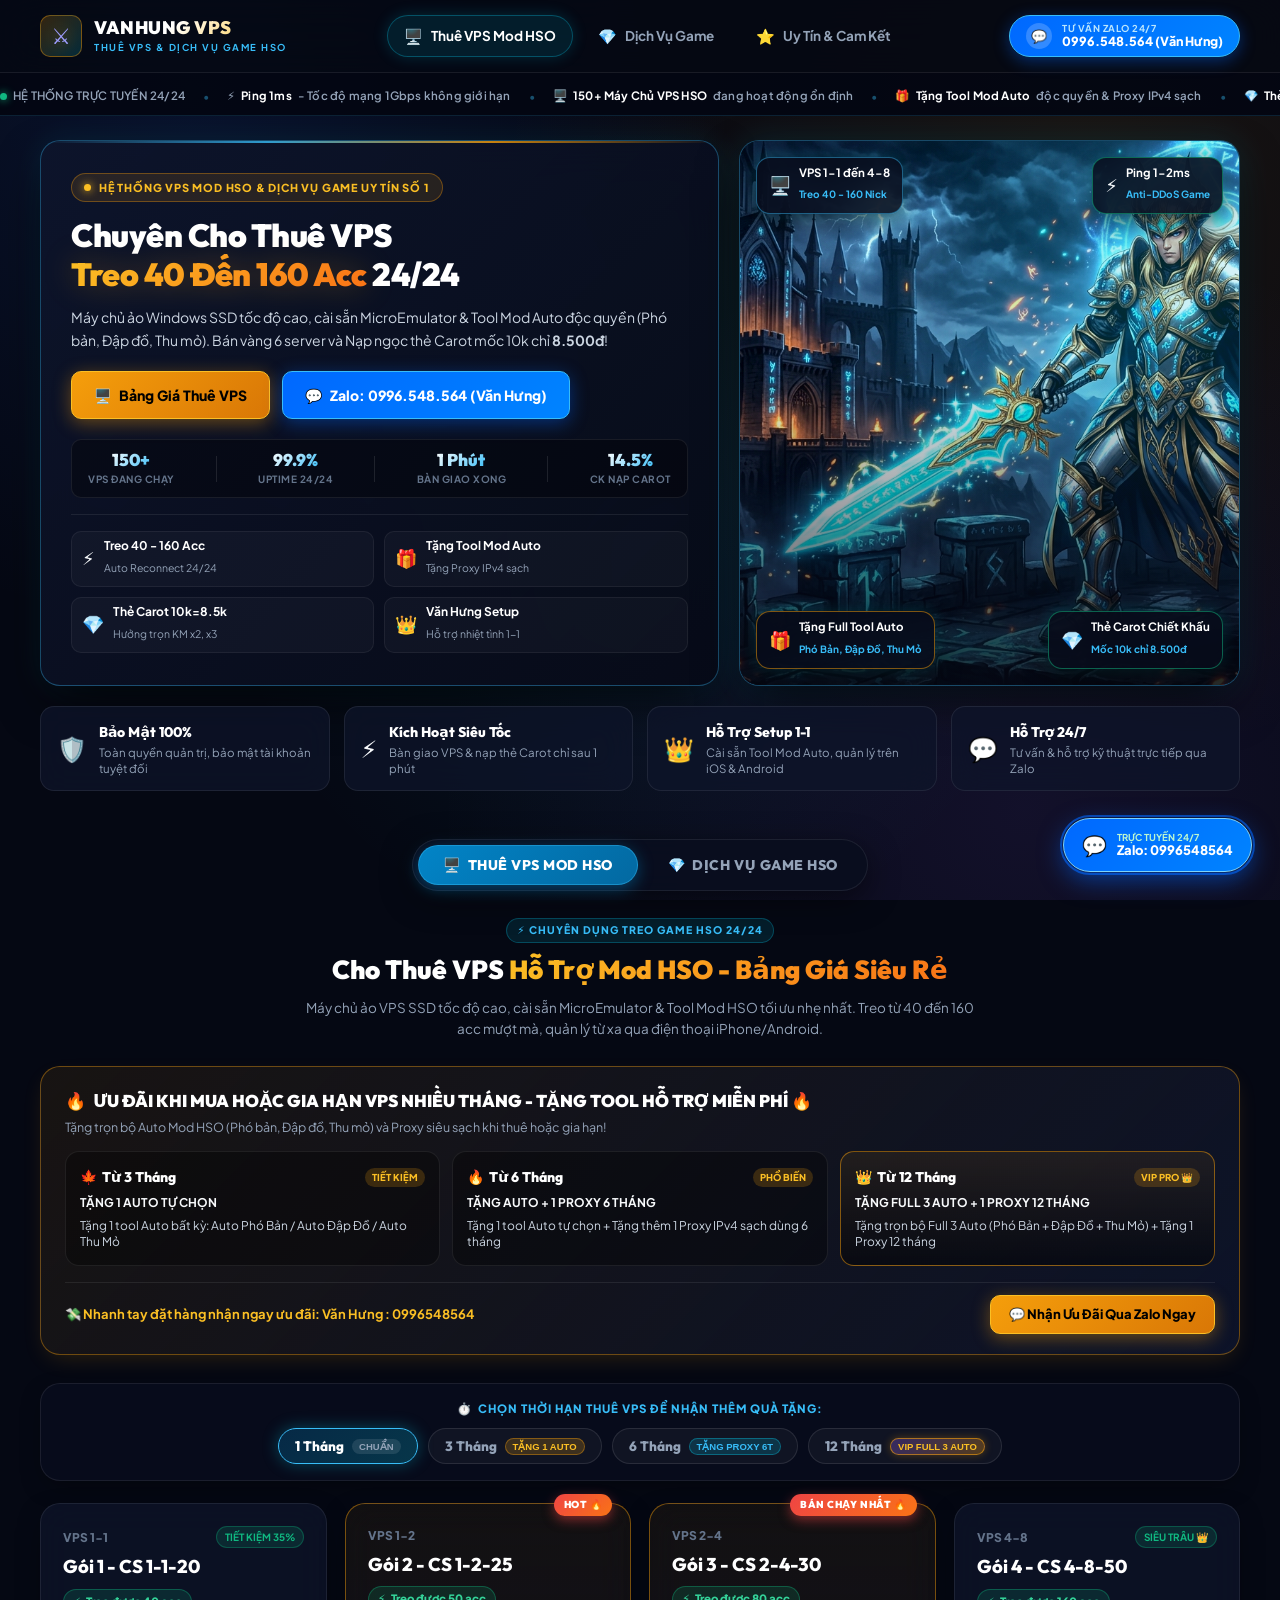
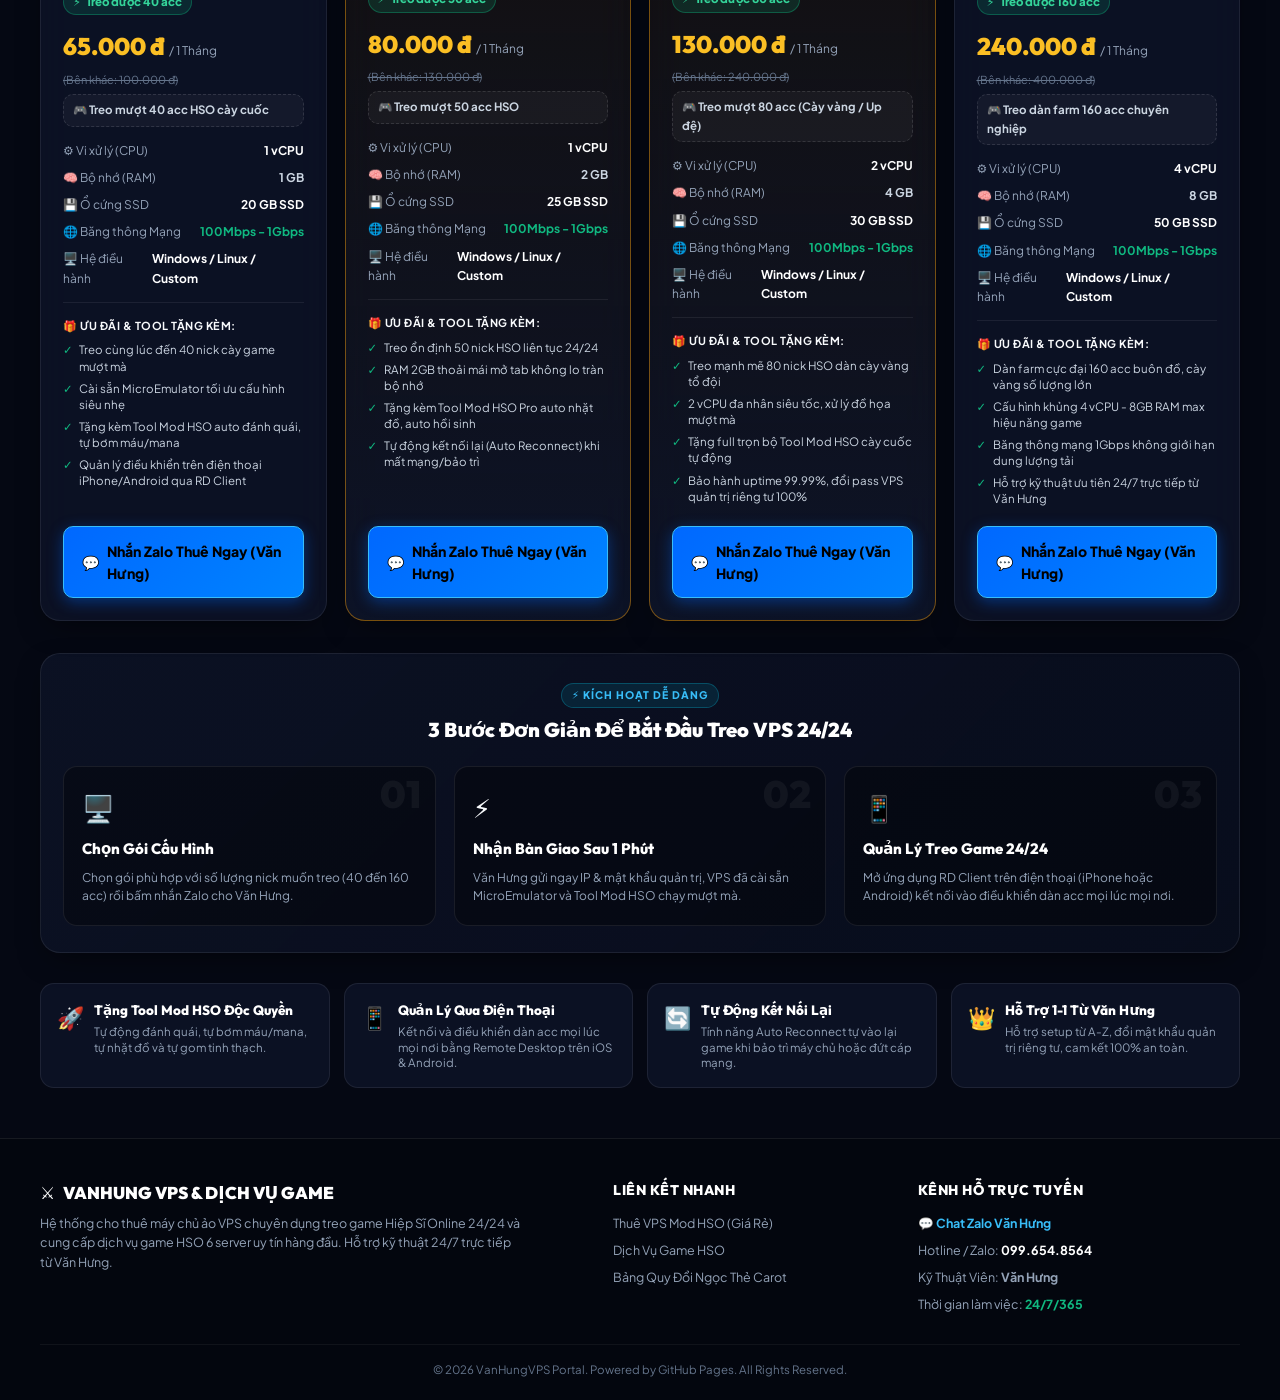
==== index.html @ c8728339 "feat: Initial release of VanHungVPS gaming and cloud portal" ====
<!DOCTYPE html>
<html lang="vi">
<head>
  <meta charset="UTF-8">
  <meta name="viewport" content="width=device-width, initial-scale=1.0, maximum-scale=5.0">
  <title>VanHungVPS - Thuê VPS Treo Game & Dịch Vụ Hiệp Sĩ Online 6 Server</title>
  <meta name="description" content="VanHungVPS - Dịch vụ cho thuê máy chủ ảo VPS Windows hỗ trợ tool mod treo 40 - 160 acc Hiệp Sĩ Online 24/24. Cung cấp vàng 6 server, nạp ngọc thẻ Carot chiết khấu cao 14.5% và up đệ tử uy tín!">
  <meta name="keywords" content="vanhungvps, vps van hung, hiệp sĩ online, hso, thuê vps hso, vps treo hso, tool mod hso, nạp thẻ carot hso, mua vàng hso">
  
  <!-- Open Graph Meta -->
  <meta property="og:title" content="VanHungVPS - Thuê VPS Mod HSO & Dịch Vụ Game Hiệp Sĩ Online Uy Tín">
  <meta property="og:description" content="VanHungVPS chuyên cung cấp VPS Windows treo 40 đến 160 acc HSO, tặng Tool Mod Auto độc quyền và nạp ngọc thẻ Carot chiết khấu cao 14.5%.">
  <meta property="og:image" content="assets/hero_banner.jpg">
  <meta property="og:type" content="website">

  <!-- Google Fonts: Outfit & Plus Jakarta Sans -->
  <link rel="preconnect" href="https://fonts.googleapis.com">
  <link rel="preconnect" href="https://fonts.gstatic.com" crossorigin>
  <link href="https://fonts.googleapis.com/css2?family=Outfit:wght@400;500;600;700;800;900&family=Plus+Jakarta+Sans:wght@400;500;600;700;800&display=swap" rel="stylesheet">

  <!-- Stylesheets -->
  <link rel="stylesheet" href="style.css">
  <link rel="icon" href="data:image/svg+xml,<svg xmlns=%22http://www.w3.org/2000/svg%22 viewBox=%220%22%20%220%20100%20100%22><text y=%22.9em%22 font-size=%2290%22>⚔️</text></svg>">
</head>
<body>

  <!-- NAVBAR -->
  <header class="navbar" id="topNavbar">
    <div class="container nav-container">
      <a href="index.html" class="brand-logo" id="brandLogoLink">
        <div class="logo-icon-wrap">
          <span class="logo-icon">⚔️</span>
          <div class="logo-glow"></div>
        </div>
        <div class="brand-text">
          <h1 id="brandTitle">VANHUNG VPS</h1>
          <p id="brandSubtitle">THUÊ VPS & DỊCH VỤ GAME HSO</p>
        </div>
      </a>

      <ul class="nav-menu" id="navMenuList">
        <li class="nav-item">
          <a href="javascript:void(0)" onclick="switchTab('tabVps')" class="active" id="navVpsBtn">
            <span class="nav-ico">🖥️</span> Thuê VPS Mod HSO
          </a>
        </li>
        <li class="nav-item">
          <a href="javascript:void(0)" onclick="switchTab('tabDichVu')" id="navDichVuBtn">
            <span class="nav-ico">💎</span> Dịch Vụ Game
          </a>
        </li>
        <li class="nav-item">
          <a href="#trustSection" id="navAboutBtn">
            <span class="nav-ico">⭐</span> Uy Tín & Cam Kết
          </a>
        </li>
      </ul>

      <div class="nav-actions">
        <a href="https://zalo.me/0996548564" target="_blank" class="btn-zalo-top" id="navZaloBtn">
          <div class="zalo-ico-circle">💬</div>
          <div class="zalo-top-text">
            <span class="zalo-top-title">Tư Vấn Zalo 24/7</span>
            <span class="zalo-top-num">0996.548.564 (Văn Hưng)</span>
          </div>
        </a>
      </div>
    </div>
  </header>

  <!-- CYBER LIVE TICKER BAR (TRẠNG THÁI HỆ THỐNG THỜI GIAN THỰC) -->
  <div class="cyber-ticker-bar" id="liveTicker">
    <div class="ticker-content-track">
      <div class="ticker-item"><span class="ticker-live-dot"></span> HỆ THỐNG TRỰC TUYẾN 24/24</div>
      <div class="ticker-separator">•</div>
      <div class="ticker-item">⚡ <strong>Ping 1ms</strong> - Tốc độ mạng 1Gbps không giới hạn</div>
      <div class="ticker-separator">•</div>
      <div class="ticker-item">🖥️ <strong>150+ Máy Chủ VPS HSO</strong> đang hoạt động ổn định</div>
      <div class="ticker-separator">•</div>
      <div class="ticker-item">🎁 <strong>Tặng Tool Mod Auto</strong> độc quyền & Proxy IPv4 sạch</div>
      <div class="ticker-separator">•</div>
      <div class="ticker-item">💎 <strong>Thẻ Carot 10k = 8.500đ</strong> - Chiết khấu 14.5% nhận đủ KM x2, x3</div>
      <div class="ticker-separator">•</div>
      <div class="ticker-item">👑 Hỗ trợ kỹ thuật trực tiếp 1-1 từ <strong>Văn Hưng (0996.548.564)</strong></div>
      <div class="ticker-separator">•</div>
      <!-- Duplicate for seamless infinite loop -->
      <div class="ticker-item"><span class="ticker-live-dot"></span> HỆ THỐNG TRỰC TUYẾN 24/24</div>
      <div class="ticker-separator">•</div>
      <div class="ticker-item">⚡ <strong>Ping 1ms</strong> - Tốc độ mạng 1Gbps không giới hạn</div>
      <div class="ticker-separator">•</div>
      <div class="ticker-item">🖥️ <strong>150+ Máy Chủ VPS HSO</strong> đang hoạt động ổn định</div>
      <div class="ticker-separator">•</div>
      <div class="ticker-item">🎁 <strong>Tặng Tool Mod Auto</strong> độc quyền & Proxy IPv4 sạch</div>
      <div class="ticker-separator">•</div>
      <div class="ticker-item">💎 <strong>Thẻ Carot 10k = 8.500đ</strong> - Chiết khấu 14.5% nhận đủ KM x2, x3</div>
      <div class="ticker-separator">•</div>
      <div class="ticker-item">👑 Hỗ trợ kỹ thuật trực tiếp 1-1 từ <strong>Văn Hưng (0996.548.564)</strong></div>
    </div>
  </div>

  <main>
    <!-- HERO BANNER SECTION -->
    <section class="hero-section" id="heroSection">
      <div class="container">
        <div class="hero-grid-wrapper">
          <!-- LEFT: HERO CONTENT & VALUE PROPOSITION -->
          <div class="hero-main-card">
            <div class="hero-card-glow-edge"></div>
            
            <div class="hero-tag-glow">
              <span class="live-dot"></span> HỆ THỐNG VPS MOD HSO & DỊCH VỤ GAME UY TÍN SỐ 1
            </div>

            <h2 class="hero-headline">
              Chuyên Cho Thuê VPS <br>
              <span class="hero-glow-gold">Treo 40 Đến 160 Acc</span> 24/24
            </h2>

            <p class="hero-subtitle">
              Máy chủ ảo Windows SSD tốc độ cao, cài sẵn MicroEmulator & Tool Mod Auto độc quyền (Phó bản, Đập đồ, Thu mỏ). Bán vàng 6 server và Nạp ngọc thẻ Carot mốc 10k chỉ <strong>8.500đ</strong>!
            </p>

            <div class="hero-cta-group">
              <a href="javascript:void(0)" onclick="switchTab('tabVps')" class="btn-primary hero-btn-main" id="heroVpsCta">
                <span>🖥️</span> Bảng Giá Thuê VPS
              </a>
              <a href="https://zalo.me/0996548564" target="_blank" class="btn-zalo-hero" id="heroZaloCta">
                <span>💬</span> Zalo: 0996.548.564 (Văn Hưng)
              </a>
            </div>

            <!-- HERO LIVE METRICS STATS COUNTER -->
            <div class="hero-live-stats">
              <div class="h-stat-item">
                <span class="h-stat-num">150+</span>
                <span class="h-stat-lbl">VPS Đang Chạy</span>
              </div>
              <div class="h-stat-divider"></div>
              <div class="h-stat-item">
                <span class="h-stat-num">99.9%</span>
                <span class="h-stat-lbl">Uptime 24/24</span>
              </div>
              <div class="h-stat-divider"></div>
              <div class="h-stat-item">
                <span class="h-stat-num">1 Phút</span>
                <span class="h-stat-lbl">Bàn Giao Xong</span>
              </div>
              <div class="h-stat-divider"></div>
              <div class="h-stat-item">
                <span class="h-stat-num">14.5%</span>
                <span class="h-stat-lbl">CK Nạp Carot</span>
              </div>
            </div>

            <!-- HERO QUICK FEATURES (4 CHIPS) -->
            <div class="hero-quick-features">
              <div class="q-feat">
                <span class="q-icon">⚡</span>
                <div class="q-text">
                  <strong>Treo 40 - 160 Acc</strong>
                  <small>Auto Reconnect 24/24</small>
                </div>
              </div>
              <div class="q-feat">
                <span class="q-icon">🎁</span>
                <div class="q-text">
                  <strong>Tặng Tool Mod Auto</strong>
                  <small>Tặng Proxy IPv4 sạch</small>
                </div>
              </div>
              <div class="q-feat">
                <span class="q-icon">💎</span>
                <div class="q-text">
                  <strong>Thẻ Carot 10k=8.5k</strong>
                  <small>Hưởng trọn KM x2, x3</small>
                </div>
              </div>
              <div class="q-feat">
                <span class="q-icon">👑</span>
                <div class="q-text">
                  <strong>Văn Hưng Setup</strong>
                  <small>Hỗ trợ nhiệt tình 1-1</small>
                </div>
              </div>
            </div>
          </div>

          <!-- RIGHT: HERO ARTWORK SHOWCASE -->
          <div class="hero-visual-card">
            <div class="hero-art-frame">
              <img src="assets/hero_banner.jpg" alt="Hiệp Sĩ Online Knight" class="hero-art-img" loading="eager">
              <div class="hero-art-ambient"></div>

              <!-- Floating Chips on Banner -->
              <div class="art-floating-chip chip-top-left">
                <span class="chip-icon">🖥️</span>
                <div class="chip-info">
                  <strong>VPS 1-1 đến 4-8</strong>
                  <small>Treo 40 - 160 Nick</small>
                </div>
              </div>

              <div class="art-floating-chip chip-top-right">
                <span class="chip-icon">⚡</span>
                <div class="chip-info">
                  <strong>Ping 1-2ms</strong>
                  <small>Anti-DDoS Game</small>
                </div>
              </div>

              <div class="art-floating-chip chip-bottom-left">
                <span class="chip-icon">🎁</span>
                <div class="chip-info">
                  <strong>Tặng Full Tool Auto</strong>
                  <small>Phó Bản, Đập Đồ, Thu Mỏ</small>
                </div>
              </div>

              <div class="art-floating-chip chip-bottom-right">
                <span class="chip-icon">💎</span>
                <div class="chip-info">
                  <strong>Thẻ Carot Chiết Khấu</strong>
                  <small>Mốc 10k chỉ 8.500đ</small>
                </div>
              </div>
            </div>
          </div>
        </div>

        <!-- TRUST BADGES -->
        <div class="trust-bar" id="trustSection">
          <div class="trust-item">
            <div class="trust-icon">🛡️</div>
            <div class="trust-text">
              <h4>Bảo Mật 100%</h4>
              <p>Toàn quyền quản trị, bảo mật tài khoản tuyệt đối</p>
            </div>
          </div>
          <div class="trust-item">
            <div class="trust-icon">⚡</div>
            <div class="trust-text">
              <h4>Kích Hoạt Siêu Tốc</h4>
              <p>Bàn giao VPS & nạp thẻ Carot chỉ sau 1 phút</p>
            </div>
          </div>
          <div class="trust-item">
            <div class="trust-icon">👑</div>
            <div class="trust-text">
              <h4>Hỗ Trợ Setup 1-1</h4>
              <p>Cài sẵn Tool Mod Auto, quản lý trên iOS & Android</p>
            </div>
          </div>
          <div class="trust-item">
            <div class="trust-icon">💬</div>
            <div class="trust-text">
              <h4>Hỗ Trợ 24/7</h4>
              <p>Tư vấn & hỗ trợ kỹ thuật trực tiếp qua Zalo</p>
            </div>
          </div>
        </div>
      </div>
    </section>

    <!-- MAIN SECTION TABS -->
    <div class="container">
      <div class="main-tabs-wrapper">
        <div class="main-tabs">
          <button class="tab-btn active" data-tab="tabVps" id="tabBtnVps">
            <span>🖥️</span> THUÊ VPS MOD HSO
          </button>
          <button class="tab-btn" data-tab="tabDichVu" id="tabBtnDichVu">
            <span>💎</span> DỊCH VỤ GAME HSO
          </button>
        </div>
      </div>

      <!-- TAB 1: THUÊ VPS MOD HSO -->
      <section id="tabVps" class="tab-content active">
        <div class="section-title-wrap">
          <div class="vps-tag-badge">⚡ CHUYÊN DỤNG TREO GAME HSO 24/24</div>
          <h2 class="section-title">Cho Thuê VPS <span>Hỗ Trợ Mod HSO - Bảng Giá Siêu Rẻ</span></h2>
          <p class="section-desc">
            Máy chủ ảo VPS SSD tốc độ cao, cài sẵn MicroEmulator & Tool Mod HSO tối ưu nhẹ nhất. Treo từ 40 đến 160 acc mượt mà, quản lý từ xa qua điện thoại iPhone/Android.
          </p>
        </div>

        <!-- SPECIAL PROMOTIONS BANNER -->
        <div class="vps-promo-banner" id="vpsPromoBanner">
          <!-- Rendered dynamically by app.js -->
        </div>

        <!-- DYNAMIC BILLING CYCLE SELECTOR -->
        <div class="billing-cycle-wrap">
          <div class="billing-cycle-title">
            <span>⏱️</span> CHỌN THỜI HẠN THUÊ VPS ĐỂ NHẬN THÊM QUÀ TẶNG:
          </div>
          <div class="billing-cycle-tabs" id="vpsPeriodTabs">
            <button class="cycle-tab-btn active" data-period="1" onclick="setVpsPeriod(1)">
              <span class="cycle-title">1 Tháng</span>
              <span class="cycle-tag">Chuẩn</span>
            </button>
            <button class="cycle-tab-btn" data-period="3" onclick="setVpsPeriod(3)">
              <span class="cycle-title">3 Tháng</span>
              <span class="cycle-tag badge-gold">TẶNG 1 AUTO</span>
            </button>
            <button class="cycle-tab-btn" data-period="6" onclick="setVpsPeriod(6)">
              <span class="cycle-title">6 Tháng</span>
              <span class="cycle-tag badge-cyan">TẶNG PROXY 6T</span>
            </button>
            <button class="cycle-tab-btn" data-period="12" onclick="setVpsPeriod(12)">
              <span class="cycle-title">12 Tháng</span>
              <span class="cycle-tag badge-vip">VIP FULL 3 AUTO</span>
            </button>
          </div>
        </div>

        <!-- VPS PACKAGES GRID -->
        <div class="vps-grid" id="vpsGrid">
          <!-- Rendered dynamically by app.js -->
        </div>

        <!-- 3 STEPS ONBOARDING GUIDE -->
        <div class="vps-steps-container">
          <div class="section-title-wrap" style="margin-bottom: 20px;">
            <div class="vps-tag-badge">⚡ KÍCH HOẠT DỄ DÀNG</div>
            <h3 class="steps-main-title">3 Bước Đơn Giản Để Bắt Đầu Treo VPS 24/24</h3>
          </div>
          <div class="vps-steps-grid">
            <div class="step-card">
              <div class="step-num">01</div>
              <div class="step-icon">🖥️</div>
              <h4>Chọn Gói Cấu Hình</h4>
              <p>Chọn gói phù hợp với số lượng nick muốn treo (40 đến 160 acc) rồi bấm nhắn Zalo cho Văn Hưng.</p>
            </div>
            <div class="step-card">
              <div class="step-num">02</div>
              <div class="step-icon">⚡</div>
              <h4>Nhận Bàn Giao Sau 1 Phút</h4>
              <p>Văn Hưng gửi ngay IP & mật khẩu quản trị, VPS đã cài sẵn MicroEmulator và Tool Mod HSO chạy mượt mà.</p>
            </div>
            <div class="step-card">
              <div class="step-num">03</div>
              <div class="step-icon">📱</div>
              <h4>Quản Lý Treo Game 24/24</h4>
              <p>Mở ứng dụng RD Client trên điện thoại (iPhone hoặc Android) kết nối vào điều khiển dàn acc mọi lúc mọi nơi.</p>
            </div>
          </div>
        </div>

        <!-- VPS PERKS INFO BOX -->
        <div class="vps-features-box">
          <div class="vps-feature-item">
            <div class="vps-feat-icon">🚀</div>
            <div class="vps-feat-text">
              <h4>Tặng Tool Mod HSO Độc Quyền</h4>
              <p>Tự động đánh quái, tự bơm máu/mana, tự nhặt đồ và tự gom tinh thạch.</p>
            </div>
          </div>
          <div class="vps-feature-item">
            <div class="vps-feat-icon">📱</div>
            <div class="vps-feat-text">
              <h4>Quản Lý Qua Điện Thoại</h4>
              <p>Kết nối và điều khiển dàn acc mọi lúc mọi nơi bằng Remote Desktop trên iOS & Android.</p>
            </div>
          </div>
          <div class="vps-feature-item">
            <div class="vps-feat-icon">🔄</div>
            <div class="vps-feat-text">
              <h4>Tự Động Kết Nối Lại</h4>
              <p>Tính năng Auto Reconnect tự vào lại game khi bảo trì máy chủ hoặc đứt cáp mạng.</p>
            </div>
          </div>
          <div class="vps-feature-item">
            <div class="vps-feat-icon">👑</div>
            <div class="vps-feat-text">
              <h4>Hỗ Trợ 1-1 Từ Văn Hưng</h4>
              <p>Hỗ trợ setup từ A-Z, đổi mật khẩu quản trị riêng tư, cam kết 100% an toàn.</p>
            </div>
          </div>
        </div>
      </section>

      <!-- TAB 2: DỊCH VỤ GAME HSO -->
      <section id="tabDichVu" class="tab-content">
        <div class="section-title-wrap">
          <div class="vps-tag-badge">💎 UY TÍN 6 SERVER</div>
          <h2 class="section-title">Dịch Vụ Game <span>Hiệp Sĩ Online Uy Tín Hàng Đầu</span></h2>
          <p class="section-desc">
            Cung cấp vàng số lượng lớn, nạp ngọc thẻ Carot, dịch vụ up thuê level, treo VPS auto 24/24 và nhận làm trung gian giao dịch an toàn tuyệt đối.
          </p>
        </div>

        <div class="service-grid" id="serviceGrid">
          <!-- Rendered dynamically by app.js -->
        </div>

        <!-- INTERACTIVE CAROT CALCULATOR WIDGET -->
        <div class="carot-calc-card" id="carotCalculator">
          <div class="calc-header">
            <div>
              <span class="vps-tag-badge">💎 CÔNG CỤ TÍNH NHANH THÔNG MINH</span>
              <h3 class="calc-title">Bảng Tính Quy Đổi Ngọc & Tiết Kiệm Thẻ Carot</h3>
              <p class="calc-desc">Bấm chọn nhanh mệnh giá thẻ bên dưới để xem ngay số tiền chiết khấu thực trả và số lượng ngọc nhận được:</p>
            </div>
          </div>

          <div class="calc-body">
            <!-- Quick select buttons -->
            <div class="calc-chips-row">
              <button class="calc-chip" onclick="selectCalcDenom(10000)">10.000 đ</button>
              <button class="calc-chip" onclick="selectCalcDenom(20000)">20.000 đ</button>
              <button class="calc-chip" onclick="selectCalcDenom(50000)">50.000 đ</button>
              <button class="calc-chip active" onclick="selectCalcDenom(100000)">100.000 đ</button>
              <button class="calc-chip" onclick="selectCalcDenom(200000)">200.000 đ</button>
              <button class="calc-chip" onclick="selectCalcDenom(500000)">500.000 đ</button>
              <button class="calc-chip" onclick="selectCalcDenom(1000000)">1.000.000 đ</button>
            </div>

            <!-- Live Calculation Metrics Display -->
            <div class="calc-metrics-grid">
              <div class="calc-metric-box metric-pay">
                <span class="c-label">💰 GIÁ BẠN TRẢ</span>
                <span class="c-value" id="calcResPay">85.500 đ</span>
                <span class="c-sub" id="calcResSave">Tiết kiệm: 14.500 đ (14.5%)</span>
              </div>
              <div class="calc-metric-box metric-base">
                <span class="c-label">💎 NGỌC GỐC</span>
                <span class="c-value" id="calcResBase">195</span>
                <span class="c-sub">Ngày thường</span>
              </div>
              <div class="calc-metric-box metric-x2">
                <span class="c-label">🔥 KHUYẾN MÃI X2</span>
                <span class="c-value" id="calcResX2">345</span>
                <span class="c-sub">+150 ngọc bonus</span>
              </div>
              <div class="calc-metric-box metric-x3">
                <span class="c-label">👑 KHUYẾN MÃI X3</span>
                <span class="c-value" id="calcResX3">495</span>
                <span class="c-sub">Mốc siêu hời!</span>
              </div>
              <div class="calc-metric-box metric-first">
                <span class="c-label">✨ X2 NẠP ĐẦU</span>
                <span class="c-value" id="calcResFirst">390</span>
                <span class="c-sub">Áp dụng lần đầu</span>
              </div>
            </div>

            <div class="calc-cta-row">
              <a href="https://zalo.me/0996548564" target="_blank" class="btn-primary calc-zalo-cta" id="calcZaloCta">
                💬 Nhắn Zalo Nạp Mốc Này Ngay (Văn Hưng: 0996.548.564)
              </a>
            </div>
          </div>
        </div>

        <!-- CAROT GEM CONVERSION TABLE -->
        <div class="carot-table-wrapper" id="carotConversionSection">
          <div class="carot-table-header">
            <div>
              <span class="vps-tag-badge">💎 BẢNG QUY ĐỔI LƯỢNG / NGỌC SHOP</span>
              <h3 class="carot-heading">Bảng Giá Thẻ Carot & Tỉ Lệ Nhận Ngọc HSO (Kèm KM x2, x3)</h3>
              <p class="carot-sub">
                Mệnh giá thẻ Carot Teamobi nạp ngọc, nhận trọn vẹn số ngọc khi tham gia các sự kiện khuyến mãi x2, x3 hoặc x2 nạp lần đầu!
              </p>
            </div>
            <a href="https://zalo.me/0996548564?text=Chào Văn Hưng, mình muốn mua thẻ Carot nạp ngọc HSO" target="_blank" class="btn-primary carot-cta-top">
              💬 Nạp Qua Zalo Ngay
            </a>
          </div>

          <!-- Mobile Swipe Indicator Hint -->
          <div class="mobile-swipe-hint">
            <span>👉</span> Vuốt ngang bảng để xem đủ các mốc khuyến mãi x2, x3 & bấm nạp ngay
          </div>

          <div class="carot-table-scroll">
            <table class="carot-gem-table">
              <thead>
                <tr>
                  <th>MỆNH GIÁ</th>
                  <th>GIÁ BÁN SHOP</th>
                  <th>NGỌC GỐC</th>
                  <th>KM X2 🔥</th>
                  <th>KM X3 👑</th>
                  <th>X2 NẠP ĐẦU ✨</th>
                  <th>HÀNH ĐỘNG</th>
                </tr>
              </thead>
              <tbody id="carotTableBody">
                <!-- Injected dynamically by app.js -->
              </tbody>
            </table>
          </div>
        </div>
      </section>
    </div>
  </main>

  <!-- FOOTER -->
  <footer class="footer" id="mainFooter">
    <div class="container">
      <div class="footer-grid">
        <div class="footer-brand">
          <div class="footer-brand-title">
            <span class="brand-ico">⚔️</span> VANHUNG VPS & DỊCH VỤ GAME
          </div>
          <p>
            Hệ thống cho thuê máy chủ ảo VPS chuyên dụng treo game Hiệp Sĩ Online 24/24 và cung cấp dịch vụ game HSO 6 server uy tín hàng đầu. Hỗ trợ kỹ thuật 24/7 trực tiếp từ Văn Hưng.
          </p>
        </div>

        <div class="footer-col">
          <h4>Liên Kết Nhanh</h4>
          <ul class="footer-links">
            <li><a href="javascript:void(0)" onclick="switchTab('tabVps')">Thuê VPS Mod HSO (Giá Rẻ)</a></li>
            <li><a href="javascript:void(0)" onclick="switchTab('tabDichVu')">Dịch Vụ Game HSO</a></li>
            <li><a href="javascript:void(0)" onclick="switchTab('tabDichVu')">Bảng Quy Đổi Ngọc Thẻ Carot</a></li>
          </ul>
        </div>

        <div class="footer-col">
          <h4>Kênh Hỗ Trực Tuyến</h4>
          <ul class="footer-links">
            <li><a href="https://zalo.me/0996548564" id="footerZalo" target="_blank" class="footer-zalo-link">💬 Chat Zalo Văn Hưng</a></li>
            <li>Hotline / Zalo: <span id="footerPhone" style="color:#fff; font-weight:700;">099.654.8564</span></li>
            <li>Kỹ Thuật Viên: <span style="color:var(--primary-gold-light); font-weight:700;">Văn Hưng</span></li>
            <li>Thời gian làm việc: <span style="color:var(--neon-green); font-weight:700;">24/7/365</span></li>
          </ul>
        </div>
      </div>

      <div class="footer-bottom">
        <p>© 2026 VanHungVPS Portal. Powered by GitHub Pages. All Rights Reserved.</p>
      </div>
    </div>
  </footer>

  <!-- MOBILE BOTTOM QUICK BAR (THÂN THIỆN ĐIỆN THOẠI) -->
  <div class="mobile-bottom-nav">
    <button class="mobile-nav-btn active" onclick="switchTab('tabVps')" id="mobNavVps">
      <span class="mob-icon">🖥️</span>
      <span class="mob-text">Thuê VPS</span>
    </button>
    <button class="mobile-nav-btn" onclick="switchTab('tabDichVu')" id="mobNavDichVu">
      <span class="mob-icon">💎</span>
      <span class="mob-text">Dịch Vụ & Thẻ</span>
    </button>
    <a href="https://zalo.me/0996548564" target="_blank" class="mobile-nav-btn mob-zalo-btn">
      <span class="mob-icon">💬</span>
      <span class="mob-text">Zalo Văn Hưng</span>
    </a>
  </div>

  <!-- FLOATING QUICK ZALO CTA (DESKTOP / TABLET) -->
  <a href="https://zalo.me/0996548564" target="_blank" class="floating-zalo-btn" id="floatZaloBtn" title="Chat Zalo ngay với Văn Hưng">
    <div class="floating-pulse-ring"></div>
    <div class="floating-icon">💬</div>
    <div class="floating-label">
      <span class="fl-status">Trực tuyến 24/7</span>
      <span class="fl-name">Zalo: 0996548564</span>
    </div>
  </a>

  <!-- Scripts -->
  <script src="data.js"></script>
  <script src="app.js"></script>
</body>
</html>
---- style.css ----
/* ==========================================================================
   HSO COMMUNITY PORTAL - MODERN CYBER GAMING & CLOUD DESIGN SYSTEM
   Thiết kế cao cấp, siêu mượt và tối ưu hoàn hảo cho cả máy tính & điện thoại
   ========================================================================== */

:root {
  /* Core Color Palette */
  --bg-deep: #050813;
  --bg-dark: #090e1f;
  --bg-card: rgba(14, 21, 42, 0.75);
  --bg-card-hover: rgba(20, 31, 60, 0.85);
  --bg-glass: rgba(255, 255, 255, 0.03);
  --border-glass: rgba(255, 255, 255, 0.08);
  --border-glow: rgba(56, 189, 248, 0.35);
  --border-gold-glow: rgba(245, 158, 11, 0.4);

  /* Brand Accents */
  --gold-primary: #f59e0b;
  --gold-light: #fbbf24;
  --gold-dark: #d97706;
  --cyan-primary: #06b6d4;
  --cyan-light: #38bdf8;
  --blue-vibrant: #2563eb;
  --blue-light: #60a5fa;
  --neon-green: #10b981;
  --neon-green-light: #34d399;
  --neon-purple: #8b5cf6;
  --neon-orange: #fb923c;
  --zalo-blue: #0068ff;

  /* Text Colors */
  --text-main: #f8fafc;
  --text-muted: #94a3b8;
  --text-dim: #64748b;

  /* Typography */
  --font-body: 'Plus Jakarta Sans', system-ui, -apple-system, sans-serif;
  --font-display: 'Outfit', system-ui, -apple-system, sans-serif;

  /* Layout & Radii */
  --radius-xs: 6px;
  --radius-sm: 10px;
  --radius-md: 14px;
  --radius-lg: 20px;
  --radius-pill: 9999px;

  /* Transitions */
  --transition: all 0.25s cubic-bezier(0.16, 1, 0.3, 1);
  --transition-slow: all 0.4s cubic-bezier(0.16, 1, 0.3, 1);
}

/* ==========================================================================
   GLOBAL BASE & RESET
   ========================================================================== */
*, *::before, *::after {
  box-sizing: border-box;
  margin: 0;
  padding: 0;
}

html {
  scroll-behavior: smooth;
  color-scheme: dark;
}

body {
  font-family: var(--font-body);
  background-color: var(--bg-deep);
  color: var(--text-main);
  line-height: 1.6;
  overflow-x: hidden;
  background-image: 
    radial-gradient(circle at 15% 10%, rgba(37, 99, 235, 0.12) 0%, transparent 40%),
    radial-gradient(circle at 85% 20%, rgba(245, 158, 11, 0.09) 0%, transparent 45%),
    radial-gradient(circle at 50% 60%, rgba(6, 182, 212, 0.08) 0%, transparent 50%),
    radial-gradient(circle at 80% 90%, rgba(139, 92, 246, 0.1) 0%, transparent 45%);
  background-attachment: fixed;
  background-repeat: no-repeat;
  min-height: 100vh;
}

.container {
  max-width: 1240px;
  margin: 0 auto;
  padding: 0 20px;
}

/* ==========================================================================
   NAVBAR (STICKY GLASSMORPHISM)
   ========================================================================== */
.navbar {
  position: sticky;
  top: 0;
  z-index: 1000;
  background: rgba(5, 8, 19, 0.88);
  backdrop-filter: blur(20px);
  -webkit-backdrop-filter: blur(20px);
  border-bottom: 1px solid var(--border-glass);
  transition: var(--transition);
}

.nav-container {
  display: flex;
  align-items: center;
  justify-content: space-between;
  height: 72px;
}

/* Brand Logo */
.brand-logo {
  display: flex;
  align-items: center;
  gap: 12px;
  text-decoration: none;
}

.logo-icon-wrap {
  position: relative;
  width: 42px;
  height: 42px;
  display: flex;
  align-items: center;
  justify-content: center;
  background: linear-gradient(135deg, rgba(245, 158, 11, 0.2), rgba(6, 182, 212, 0.2));
  border: 1px solid rgba(245, 158, 11, 0.4);
  border-radius: var(--radius-sm);
  flex-shrink: 0;
}

.logo-icon {
  font-size: 22px;
  filter: drop-shadow(0 0 8px rgba(245, 158, 11, 0.6));
}

.brand-text h1 {
  font-family: var(--font-display);
  font-size: 18px;
  font-weight: 900;
  letter-spacing: 0.5px;
  background: linear-gradient(135deg, #ffffff 40%, var(--gold-light) 100%);
  -webkit-background-clip: text;
  -webkit-text-fill-color: transparent;
  line-height: 1.2;
}

.brand-text p {
  font-size: 9.5px;
  font-weight: 700;
  color: var(--cyan-light);
  letter-spacing: 1.5px;
  text-transform: uppercase;
  margin-top: 1px;
}

/* Nav Menu */
.nav-menu {
  display: flex;
  align-items: center;
  gap: 8px;
  list-style: none;
}

.nav-item a {
  display: flex;
  align-items: center;
  gap: 8px;
  padding: 8px 16px;
  color: var(--text-muted);
  text-decoration: none;
  font-size: 13.5px;
  font-weight: 700;
  border-radius: var(--radius-pill);
  transition: var(--transition);
  border: 1px solid transparent;
}

.nav-item a:hover {
  color: #fff;
  background: rgba(255, 255, 255, 0.05);
}

.nav-item a.active {
  color: #fff;
  background: rgba(6, 182, 212, 0.12);
  border-color: rgba(6, 182, 212, 0.35);
  box-shadow: 0 0 15px rgba(6, 182, 212, 0.2);
}

.nav-ico {
  font-size: 15px;
}

/* Navbar Top Zalo Button */
.btn-zalo-top {
  display: flex;
  align-items: center;
  gap: 10px;
  background: linear-gradient(135deg, #0068ff, #0084ff);
  border: 1px solid #38bdf8;
  padding: 7px 16px;
  border-radius: var(--radius-pill);
  text-decoration: none;
  box-shadow: 0 4px 16px rgba(0, 104, 255, 0.4);
  transition: var(--transition);
  flex-shrink: 0;
}

.btn-zalo-top:hover {
  transform: translateY(-2px);
  box-shadow: 0 6px 22px rgba(0, 104, 255, 0.6);
  border-color: #7dd3fc;
}

.zalo-ico-circle {
  width: 26px;
  height: 26px;
  border-radius: 50%;
  background: rgba(255, 255, 255, 0.2);
  display: flex;
  align-items: center;
  justify-content: center;
  font-size: 13px;
}

.zalo-top-text {
  display: flex;
  flex-direction: column;
  line-height: 1.2;
}

.zalo-top-title {
  font-size: 9.5px;
  font-weight: 700;
  color: #bae6fd;
  text-transform: uppercase;
  letter-spacing: 0.5px;
}

.zalo-top-num {
  font-size: 12.5px;
  font-weight: 800;
  color: #ffffff;
}

/* ==========================================================================
   CYBER LIVE TICKER BAR (TRẠNG THÁI HỆ THỐNG THỜI GIAN THỰC)
   ========================================================================== */
.cyber-ticker-bar {
  background: rgba(4, 7, 18, 0.95);
  border-bottom: 1px solid rgba(56, 189, 248, 0.15);
  overflow: hidden;
  white-space: nowrap;
  padding: 8px 0;
  position: relative;
  z-index: 99;
}

.ticker-content-track {
  display: inline-flex;
  align-items: center;
  gap: 18px;
  animation: tickerLoop 32s linear infinite;
}

.cyber-ticker-bar:hover .ticker-content-track {
  animation-play-state: paused;
}

@keyframes tickerLoop {
  0% { transform: translateX(0); }
  100% { transform: translateX(-50%); }
}

.ticker-item {
  display: inline-flex;
  align-items: center;
  gap: 6px;
  font-size: 11.5px;
  color: #94a3b8;
  font-weight: 600;
  letter-spacing: 0.2px;
}

.ticker-item strong {
  color: #fff;
  font-weight: 700;
}

.ticker-separator {
  color: rgba(56, 189, 248, 0.4);
  font-size: 12px;
}

.ticker-live-dot {
  width: 7px;
  height: 7px;
  background: var(--neon-green);
  border-radius: 50%;
  box-shadow: 0 0 8px var(--neon-green);
  animation: pulseDot 1.2s infinite;
  display: inline-block;
}

/* ==========================================================================
   HERO BANNER SECTION
   ========================================================================== */
.hero-section {
  padding: 24px 0 16px;
}

.hero-grid-wrapper {
  display: grid;
  grid-template-columns: 1.15fr 0.85fr;
  gap: 20px;
  align-items: stretch;
}

/* LEFT: MAIN CARD */
.hero-main-card {
  position: relative;
  overflow: hidden;
  background: linear-gradient(135deg, rgba(14, 21, 44, 0.9), rgba(7, 11, 24, 0.96));
  border: 1px solid var(--border-glow);
  border-radius: var(--radius-lg);
  padding: 32px 30px;
  display: flex;
  flex-direction: column;
  justify-content: space-between;
  box-shadow: 0 20px 50px -10px rgba(0, 0, 0, 0.8), 0 0 30px rgba(6, 182, 212, 0.12);
  backdrop-filter: blur(20px);
}

.hero-card-glow-edge {
  position: absolute;
  top: 0;
  left: 0;
  right: 0;
  height: 2px;
  background: linear-gradient(90deg, transparent, rgba(56, 189, 248, 0.8), rgba(245, 158, 11, 0.8), transparent);
  animation: scanlineGlow 3s ease-in-out infinite alternate;
}

@keyframes scanlineGlow {
  0% { opacity: 0.4; }
  100% { opacity: 1; filter: drop-shadow(0 0 8px #38bdf8); }
}

/* Hero Live Stats Counters */
.hero-live-stats {
  display: flex;
  align-items: center;
  justify-content: space-between;
  background: rgba(0, 0, 0, 0.35);
  border: 1px solid rgba(255, 255, 255, 0.08);
  border-radius: var(--radius-sm);
  padding: 10px 16px;
  margin-bottom: 16px;
}

.h-stat-item {
  display: flex;
  flex-direction: column;
  align-items: center;
}

.h-stat-num {
  font-family: var(--font-display);
  font-size: 17px;
  font-weight: 900;
  color: #fff;
  background: linear-gradient(135deg, #fff, var(--cyan-light));
  -webkit-background-clip: text;
  -webkit-text-fill-color: transparent;
  line-height: 1.2;
}

.h-stat-lbl {
  font-size: 10px;
  font-weight: 700;
  color: var(--text-dim);
  text-transform: uppercase;
  letter-spacing: 0.5px;
}

.h-stat-divider {
  width: 1px;
  height: 26px;
  background: rgba(255, 255, 255, 0.1);
}

.hero-tag-glow {
  display: inline-flex;
  align-items: center;
  gap: 8px;
  background: rgba(245, 158, 11, 0.12);
  border: 1px solid rgba(245, 158, 11, 0.35);
  color: var(--gold-light);
  padding: 5px 12px;
  border-radius: var(--radius-pill);
  font-size: 11px;
  font-weight: 800;
  text-transform: uppercase;
  letter-spacing: 0.8px;
  margin-bottom: 14px;
  width: fit-content;
}

.live-dot {
  width: 7px;
  height: 7px;
  border-radius: 50%;
  background: var(--gold-light);
  box-shadow: 0 0 8px var(--gold-light);
  animation: pulseDot 1.5s infinite;
}

.hero-headline {
  font-family: var(--font-display);
  font-size: 32px;
  font-weight: 900;
  line-height: 1.22;
  color: #fff;
  margin-bottom: 12px;
  letter-spacing: -0.5px;
}

.hero-glow-gold {
  background: linear-gradient(135deg, var(--gold-light) 0%, #f97316 100%);
  -webkit-background-clip: text;
  -webkit-text-fill-color: transparent;
  filter: drop-shadow(0 0 15px rgba(245, 158, 11, 0.3));
}

.hero-subtitle {
  font-size: 14px;
  color: #cbd5e1;
  line-height: 1.6;
  margin-bottom: 20px;
}

.hero-cta-group {
  display: flex;
  gap: 12px;
  flex-wrap: wrap;
  margin-bottom: 20px;
}

/* Base Action Buttons */
.btn-primary {
  display: inline-flex;
  align-items: center;
  gap: 8px;
  background: linear-gradient(135deg, var(--gold-primary), var(--gold-dark));
  color: #000 !important;
  font-family: var(--font-body);
  font-size: 14px;
  font-weight: 800;
  padding: 12px 22px;
  border-radius: var(--radius-sm);
  text-decoration: none;
  border: 1px solid var(--gold-light);
  box-shadow: 0 4px 18px rgba(245, 158, 11, 0.4);
  cursor: pointer;
  transition: var(--transition);
}

.btn-primary:hover {
  transform: translateY(-2px);
  box-shadow: 0 6px 24px rgba(245, 158, 11, 0.6);
  background: linear-gradient(135deg, var(--gold-light), var(--gold-primary));
}

.btn-secondary {
  display: inline-flex;
  align-items: center;
  gap: 8px;
  background: rgba(255, 255, 255, 0.05);
  color: #fff;
  font-family: var(--font-body);
  font-size: 14px;
  font-weight: 700;
  padding: 12px 22px;
  border-radius: var(--radius-sm);
  text-decoration: none;
  border: 1px solid var(--border-glass);
  backdrop-filter: blur(10px);
  cursor: pointer;
  transition: var(--transition);
}

.btn-secondary:hover {
  background: rgba(255, 255, 255, 0.12);
  border-color: rgba(255, 255, 255, 0.2);
  transform: translateY(-2px);
}

.btn-primary.hero-btn-main {
  padding: 12px 22px;
  font-size: 14px;
}

.btn-zalo-hero {
  display: inline-flex;
  align-items: center;
  gap: 8px;
  background: linear-gradient(135deg, #0068ff, #0084ff);
  color: #fff;
  font-family: var(--font-body);
  font-size: 14px;
  font-weight: 800;
  padding: 12px 22px;
  border-radius: var(--radius-sm);
  text-decoration: none;
  border: 1px solid #38bdf8;
  box-shadow: 0 4px 18px rgba(0, 104, 255, 0.4);
  transition: var(--transition);
}

.btn-zalo-hero:hover {
  transform: translateY(-2px);
  box-shadow: 0 6px 24px rgba(0, 104, 255, 0.6);
  border-color: #7dd3fc;
}

/* Quick features (4 chips) */
.hero-quick-features {
  display: grid;
  grid-template-columns: 1fr 1fr;
  gap: 10px;
  border-top: 1px solid rgba(255, 255, 255, 0.08);
  padding-top: 16px;
}

.q-feat {
  display: flex;
  align-items: center;
  gap: 9px;
  background: rgba(255, 255, 255, 0.03);
  border: 1px solid rgba(255, 255, 255, 0.06);
  border-radius: var(--radius-sm);
  padding: 7px 10px;
}

.q-icon {
  font-size: 18px;
  flex-shrink: 0;
}

.q-text strong {
  display: block;
  font-size: 12px;
  color: #fff;
  line-height: 1.2;
}

.q-text small {
  font-size: 10.5px;
  color: var(--text-muted);
}

/* RIGHT: VISUAL CARD SHOWCASE */
.hero-visual-card {
  position: relative;
  border-radius: var(--radius-lg);
  overflow: hidden;
  border: 1px solid var(--border-glow);
  box-shadow: 0 20px 50px -10px rgba(0, 0, 0, 0.8), 0 0 35px rgba(6, 182, 212, 0.15);
  background: #070b18;
  min-height: 380px;
}

.hero-art-frame {
  position: relative;
  width: 100%;
  height: 100%;
  min-height: 380px;
}

.hero-art-img {
  width: 100%;
  height: 100%;
  object-fit: cover;
  object-position: center 25%;
  filter: contrast(1.05) saturate(1.1);
  transition: var(--transition-slow);
}

.hero-art-frame:hover .hero-art-img {
  transform: scale(1.03);
}

.hero-art-ambient {
  position: absolute;
  inset: 0;
  background: linear-gradient(180deg, transparent 40%, rgba(5, 8, 19, 0.85) 100%),
              radial-gradient(circle at 80% 30%, rgba(6, 182, 212, 0.25) 0%, transparent 60%);
  pointer-events: none;
}

/* Floating Chips over Art */
.art-floating-chip {
  position: absolute;
  z-index: 3;
  display: flex;
  align-items: center;
  gap: 8px;
  background: rgba(7, 12, 27, 0.88);
  backdrop-filter: blur(16px);
  -webkit-backdrop-filter: blur(16px);
  border: 1px solid rgba(56, 189, 248, 0.45);
  border-radius: var(--radius-md);
  padding: 8px 12px;
  box-shadow: 0 8px 25px rgba(0, 0, 0, 0.65), 0 0 15px rgba(6, 182, 212, 0.25);
  transition: var(--transition);
}

.art-floating-chip:hover {
  transform: translateY(-2px);
  border-color: #38bdf8;
}

.chip-top-left {
  top: 16px;
  left: 16px;
}

.chip-top-right {
  top: 16px;
  right: 16px;
  border-color: rgba(16, 185, 129, 0.5);
}

.chip-bottom-left {
  bottom: 16px;
  left: 16px;
  border-color: rgba(245, 158, 11, 0.5);
}

.chip-bottom-right {
  bottom: 16px;
  right: 16px;
  border-color: rgba(16, 185, 129, 0.5);
}

.chip-icon {
  font-size: 18px;
}

.chip-info strong {
  display: block;
  font-size: 11.5px;
  color: #fff;
  line-height: 1.2;
}

.chip-info small {
  font-size: 10px;
  color: var(--cyan-light);
  font-weight: 700;
}

/* ==========================================================================
   TRUST BADGES BAR
   ========================================================================== */
.trust-bar {
  display: grid;
  grid-template-columns: repeat(4, 1fr);
  gap: 14px;
  margin-top: 20px;
}

.trust-item {
  display: flex;
  align-items: center;
  gap: 12px;
  background: var(--bg-card);
  backdrop-filter: blur(16px);
  border: 1px solid var(--border-glass);
  border-radius: var(--radius-md);
  padding: 14px 16px;
  transition: var(--transition);
}

.trust-item:hover {
  border-color: var(--border-glow);
  transform: translateY(-2px);
}

.trust-icon {
  font-size: 24px;
  flex-shrink: 0;
}

.trust-text h4 {
  font-family: var(--font-display);
  font-size: 14px;
  font-weight: 800;
  color: #fff;
  margin-bottom: 2px;
}

.trust-text p {
  font-size: 11.5px;
  color: var(--text-muted);
  line-height: 1.35;
}

/* ==========================================================================
   SEGMENTED TABS (PILL SWITCHER)
   ========================================================================== */
.main-tabs-wrapper {
  display: flex;
  justify-content: center;
  margin: 32px 0 24px;
}

.main-tabs {
  display: inline-flex;
  background: rgba(9, 14, 31, 0.9);
  border: 1px solid var(--border-glass);
  padding: 5px;
  border-radius: var(--radius-pill);
  gap: 6px;
  box-shadow: 0 8px 30px rgba(0, 0, 0, 0.5);
  backdrop-filter: blur(20px);
}

.tab-btn {
  display: inline-flex;
  align-items: center;
  gap: 7px;
  background: transparent;
  border: none;
  color: var(--text-muted);
  font-family: var(--font-display);
  font-size: 14px;
  font-weight: 800;
  padding: 10px 24px;
  border-radius: var(--radius-pill);
  cursor: pointer;
  transition: var(--transition);
  letter-spacing: 0.5px;
}

.tab-btn:hover {
  color: #fff;
}

.tab-btn.active {
  background: linear-gradient(135deg, #0284c7, #0369a1);
  color: #fff;
  box-shadow: 0 4px 16px rgba(2, 132, 199, 0.45);
  border: 1px solid rgba(56, 189, 248, 0.4);
}

/* Tab Content */
.tab-content {
  display: none;
  animation: fadeInTab 0.3s cubic-bezier(0.16, 1, 0.3, 1);
}

.tab-content.active {
  display: block;
}

@keyframes fadeInTab {
  from { opacity: 0; transform: translateY(6px); }
  to { opacity: 1; transform: translateY(0); }
}

/* Section Header Titles */
.section-title-wrap {
  text-align: center;
  margin-bottom: 26px;
}

.vps-tag-badge {
  display: inline-block;
  background: rgba(6, 182, 212, 0.12);
  border: 1px solid rgba(6, 182, 212, 0.3);
  color: var(--cyan-light);
  font-size: 10.5px;
  font-weight: 800;
  text-transform: uppercase;
  letter-spacing: 1px;
  padding: 3px 10px;
  border-radius: var(--radius-pill);
  margin-bottom: 6px;
}

.section-title {
  font-family: var(--font-display);
  font-size: 26px;
  font-weight: 900;
  color: #fff;
  margin-bottom: 6px;
}

.section-title span {
  background: linear-gradient(135deg, var(--gold-light), #f97316);
  -webkit-background-clip: text;
  -webkit-text-fill-color: transparent;
}

.section-desc {
  font-size: 13.5px;
  color: var(--text-muted);
  max-width: 680px;
  margin: 0 auto;
}

/* ==========================================================================
   PROMOTIONS BANNER (ƯU ĐÃI THUÊ NHIỀU THÁNG)
   ========================================================================== */
.vps-promo-banner {
  background: linear-gradient(135deg, rgba(245, 158, 11, 0.08), rgba(13, 20, 42, 0.95));
  border: 1px solid var(--border-gold-glow);
  border-radius: var(--radius-lg);
  padding: 20px 24px;
  margin-bottom: 28px;
  box-shadow: 0 8px 25px -8px rgba(245, 158, 11, 0.2);
}

.vps-promo-header {
  margin-bottom: 14px;
}

.vps-promo-title {
  font-family: var(--font-display);
  font-size: 17px;
  font-weight: 900;
  color: #fff;
  display: flex;
  align-items: center;
  gap: 7px;
}

.vps-promo-sub {
  font-size: 12.5px;
  color: var(--text-muted);
  margin-top: 3px;
}

.vps-promo-grid {
  display: grid;
  grid-template-columns: repeat(3, 1fr);
  gap: 12px;
  margin-bottom: 16px;
}

.vps-promo-card {
  background: rgba(0, 0, 0, 0.35);
  border: 1px solid rgba(255, 255, 255, 0.08);
  border-radius: var(--radius-md);
  padding: 14px;
  display: flex;
  flex-direction: column;
  gap: 5px;
  transition: var(--transition);
}

.vps-promo-card:hover {
  border-color: var(--gold-light);
  transform: translateY(-2px);
}

.vps-promo-card.promo-vip {
  border-color: rgba(245, 158, 11, 0.5);
  background: linear-gradient(180deg, rgba(245, 158, 11, 0.08), rgba(0, 0, 0, 0.45));
}

.vps-promo-top {
  display: flex;
  justify-content: space-between;
  align-items: center;
}

.vps-promo-duration {
  font-family: var(--font-display);
  font-size: 14px;
  font-weight: 800;
  color: #fff;
  display: flex;
  align-items: center;
  gap: 5px;
}

.vps-promo-badge {
  font-size: 9.5px;
  font-weight: 800;
  text-transform: uppercase;
  background: rgba(245, 158, 11, 0.2);
  color: var(--gold-light);
  padding: 2px 7px;
  border-radius: var(--radius-pill);
}

.vps-promo-reward {
  font-size: 12px;
  color: #cbd5e1;
  line-height: 1.4;
}

.vps-promo-footer {
  display: flex;
  justify-content: space-between;
  align-items: center;
  border-top: 1px solid rgba(255, 255, 255, 0.08);
  padding-top: 12px;
  flex-wrap: wrap;
  gap: 10px;
}

.vps-promo-hotline {
  font-size: 13px;
  font-weight: 700;
  color: var(--gold-light);
}

/* ==========================================================================
   BILLING CYCLE SELECTOR (CHU KỲ THUÊ VPS)
   ========================================================================== */
.billing-cycle-wrap {
  display: flex;
  flex-direction: column;
  align-items: center;
  gap: 10px;
  margin-bottom: 22px;
  background: rgba(9, 14, 32, 0.7);
  border: 1px solid var(--border-glass);
  border-radius: var(--radius-lg);
  padding: 16px 20px;
  box-shadow: 0 8px 25px -8px rgba(0, 0, 0, 0.5);
}

.billing-cycle-title {
  font-size: 11.5px;
  font-weight: 800;
  color: var(--cyan-light);
  letter-spacing: 1px;
  text-transform: uppercase;
  display: flex;
  align-items: center;
  gap: 6px;
}

.billing-cycle-tabs {
  display: flex;
  gap: 10px;
  flex-wrap: wrap;
  justify-content: center;
}

.cycle-tab-btn {
  display: inline-flex;
  align-items: center;
  gap: 8px;
  background: rgba(255, 255, 255, 0.04);
  border: 1px solid rgba(255, 255, 255, 0.1);
  padding: 8px 16px;
  border-radius: var(--radius-pill);
  cursor: pointer;
  transition: var(--transition);
  color: var(--text-muted);
}

.cycle-tab-btn:hover {
  background: rgba(255, 255, 255, 0.08);
  color: #fff;
  border-color: rgba(255, 255, 255, 0.2);
}

.cycle-tab-btn.active {
  background: linear-gradient(135deg, rgba(2, 132, 199, 0.25), rgba(6, 182, 212, 0.25));
  border-color: var(--cyan-light);
  color: #fff;
  box-shadow: 0 0 16px rgba(6, 182, 212, 0.35);
}

.cycle-title {
  font-family: var(--font-display);
  font-size: 13.5px;
  font-weight: 800;
}

.cycle-tag {
  font-size: 9.5px;
  font-weight: 800;
  padding: 2px 7px;
  border-radius: var(--radius-pill);
  background: rgba(255, 255, 255, 0.1);
  color: var(--text-muted);
  text-transform: uppercase;
}

.cycle-tag.badge-gold {
  background: rgba(245, 158, 11, 0.2);
  color: var(--gold-light);
  border: 1px solid rgba(245, 158, 11, 0.4);
}

.cycle-tag.badge-cyan {
  background: rgba(6, 182, 212, 0.2);
  color: var(--cyan-light);
  border: 1px solid rgba(6, 182, 212, 0.4);
}

.cycle-tag.badge-vip {
  background: linear-gradient(135deg, rgba(139, 92, 246, 0.3), rgba(245, 158, 11, 0.3));
  color: #fbbf24;
  border: 1px solid rgba(245, 158, 11, 0.6);
  box-shadow: 0 0 8px rgba(245, 158, 11, 0.3);
}

/* ==========================================================================
   VPS PACKAGES GRID (SERVER CARDS)
   ========================================================================== */
.vps-grid {
  display: grid;
  grid-template-columns: repeat(4, 1fr);
  gap: 18px;
  margin-bottom: 32px;
}

.vps-card {
  position: relative;
  background: var(--bg-card);
  border: 1px solid var(--border-glass);
  border-radius: var(--radius-lg);
  padding: 22px;
  display: flex;
  flex-direction: column;
  backdrop-filter: blur(16px);
  transition: var(--transition);
  box-shadow: 0 10px 30px -10px rgba(0, 0, 0, 0.6);
}

.vps-card:hover {
  transform: translateY(-4px);
  border-color: var(--cyan-light);
  box-shadow: 0 16px 36px -10px rgba(6, 182, 212, 0.25);
}

.vps-card.hot-package {
  border-color: rgba(245, 158, 11, 0.45);
  background: linear-gradient(180deg, rgba(245, 158, 11, 0.06), rgba(14, 21, 42, 0.85));
}

.vps-card.hot-package:hover {
  border-color: var(--gold-light);
  box-shadow: 0 16px 36px -10px rgba(245, 158, 11, 0.3);
}

.vps-hot-badge {
  position: absolute;
  top: -10px;
  right: 18px;
  background: linear-gradient(135deg, #ef4444, #f97316);
  color: #fff;
  font-family: var(--font-display);
  font-size: 10px;
  font-weight: 900;
  padding: 3px 10px;
  border-radius: var(--radius-pill);
  letter-spacing: 0.5px;
  box-shadow: 0 4px 12px rgba(239, 68, 68, 0.5);
  text-transform: uppercase;
}

.vps-header {
  margin-bottom: 12px;
}

.vps-name {
  font-family: var(--font-display);
  font-size: 18.5px;
  font-weight: 800;
  color: #fff;
  margin-bottom: 5px;
}

.vps-capacity-tag {
  display: inline-flex;
  align-items: center;
  gap: 5px;
  background: rgba(16, 185, 129, 0.15);
  border: 1px solid rgba(16, 185, 129, 0.35);
  color: var(--neon-green-light);
  font-size: 11.5px;
  font-weight: 800;
  padding: 3px 9px;
  border-radius: var(--radius-pill);
}

.vps-price-box {
  display: flex;
  align-items: baseline;
  gap: 5px;
  flex-wrap: wrap;
  margin-bottom: 6px;
}

.vps-price {
  font-family: var(--font-display);
  font-size: 24px;
  font-weight: 900;
  color: var(--gold-light);
}

.vps-period {
  font-size: 12px;
  color: var(--text-muted);
}

.vps-market-price {
  font-size: 11px;
  color: var(--text-dim);
  text-decoration: line-through;
  width: 100%;
}

/* Period bonus chip inside vps card */
.vps-period-bonus-chip {
  padding: 6px 10px;
  border-radius: var(--radius-xs);
  font-size: 11px;
  font-weight: 700;
  margin-bottom: 10px;
  line-height: 1.35;
  text-align: center;
}

.vps-period-bonus-chip.gold {
  background: rgba(245, 158, 11, 0.15);
  border: 1px solid rgba(245, 158, 11, 0.4);
  color: var(--gold-light);
}

.vps-period-bonus-chip.cyan {
  background: rgba(6, 182, 212, 0.15);
  border: 1px solid rgba(6, 182, 212, 0.4);
  color: var(--cyan-light);
}

.vps-period-bonus-chip.purple {
  background: linear-gradient(135deg, rgba(139, 92, 246, 0.2), rgba(245, 158, 11, 0.2));
  border: 1px solid rgba(245, 158, 11, 0.6);
  color: #fef08a;
  box-shadow: 0 0 10px rgba(245, 158, 11, 0.2);
}

.vps-recommend-badge {
  background: rgba(255, 255, 255, 0.04);
  border: 1px dashed rgba(255, 255, 255, 0.12);
  border-radius: var(--radius-sm);
  padding: 6px 9px;
  font-size: 11.5px;
  font-weight: 700;
  color: #cbd5e1;
  margin-bottom: 14px;
}

.vps-specs-list {
  list-style: none;
  display: flex;
  flex-direction: column;
  gap: 8px;
  margin-bottom: 14px;
  border-bottom: 1px solid rgba(255, 255, 255, 0.07);
  padding-bottom: 14px;
}

.vps-specs-list li {
  display: flex;
  justify-content: space-between;
  align-items: center;
  font-size: 12px;
  color: #cbd5e1;
}

.spec-label {
  color: var(--text-muted);
}

.spec-value {
  font-weight: 700;
  color: #fff;
}

.vps-perks {
  list-style: none;
  display: flex;
  flex-direction: column;
  gap: 6px;
  margin-bottom: 18px;
}

.vps-perks li {
  font-size: 11.5px;
  color: #cbd5e1;
  position: relative;
  padding-left: 16px;
  line-height: 1.4;
}

.vps-perks li::before {
  content: "✓";
  position: absolute;
  left: 0;
  color: var(--neon-green);
  font-weight: 900;
}

.vps-actions {
  margin-top: auto;
}

/* ==========================================================================
   3 STEPS ONBOARDING GUIDE (QUY TRÌNH THUÊ VPS SIÊU TỐC)
   ========================================================================== */
.vps-steps-container {
  background: linear-gradient(135deg, rgba(14, 21, 42, 0.7), rgba(9, 14, 30, 0.85));
  border: 1px solid var(--border-glass);
  border-radius: var(--radius-lg);
  padding: 26px 22px;
  margin-bottom: 30px;
  box-shadow: 0 10px 30px -10px rgba(0, 0, 0, 0.6);
}

.steps-main-title {
  font-family: var(--font-display);
  font-size: 20px;
  font-weight: 900;
  color: #fff;
}

.vps-steps-grid {
  display: grid;
  grid-template-columns: repeat(3, 1fr);
  gap: 18px;
}

.step-card {
  position: relative;
  background: rgba(0, 0, 0, 0.35);
  border: 1px solid rgba(255, 255, 255, 0.08);
  border-radius: var(--radius-md);
  padding: 20px 18px;
  display: flex;
  flex-direction: column;
  gap: 8px;
  transition: var(--transition);
  overflow: hidden;
}

.step-card:hover {
  border-color: var(--cyan-light);
  transform: translateY(-3px);
  box-shadow: 0 10px 25px rgba(6, 182, 212, 0.15);
}

.step-num {
  position: absolute;
  top: 8px;
  right: 14px;
  font-family: var(--font-display);
  font-size: 38px;
  font-weight: 900;
  color: rgba(255, 255, 255, 0.05);
  line-height: 1;
  pointer-events: none;
}

.step-icon {
  font-size: 26px;
}

.step-card h4 {
  font-family: var(--font-display);
  font-size: 15px;
  font-weight: 800;
  color: #fff;
}

.step-card p {
  font-size: 12px;
  color: var(--text-muted);
  line-height: 1.5;
}

/* VPS Features Box */
.vps-features-box {
  display: grid;
  grid-template-columns: repeat(4, 1fr);
  gap: 14px;
  margin-bottom: 24px;
}

.vps-feature-item {
  background: var(--bg-card);
  border: 1px solid var(--border-glass);
  border-radius: var(--radius-md);
  padding: 16px;
  display: flex;
  gap: 10px;
}

.vps-feat-icon {
  font-size: 22px;
  flex-shrink: 0;
}

.vps-feat-text h4 {
  font-family: var(--font-display);
  font-size: 13.5px;
  font-weight: 800;
  color: #fff;
  margin-bottom: 3px;
}

.vps-feat-text p {
  font-size: 11.5px;
  color: var(--text-muted);
  line-height: 1.35;
}

/* ==========================================================================
   SERVICES GRID (TAB DỊCH VỤ)
   ========================================================================== */
.service-grid {
  display: grid;
  grid-template-columns: repeat(4, 1fr);
  gap: 18px;
  margin-bottom: 32px;
}

.service-card {
  background: var(--bg-card);
  border: 1px solid var(--border-glass);
  border-radius: var(--radius-lg);
  padding: 22px;
  display: flex;
  flex-direction: column;
  backdrop-filter: blur(16px);
  transition: var(--transition);
}

.service-card:hover {
  transform: translateY(-3px);
  border-color: var(--border-glow);
  box-shadow: 0 14px 32px -10px rgba(6, 182, 212, 0.2);
}

.service-top {
  display: flex;
  justify-content: space-between;
  align-items: center;
  margin-bottom: 12px;
}

.service-icon {
  font-size: 28px;
}

.badge-tag {
  font-size: 10px;
  font-weight: 800;
  text-transform: uppercase;
  padding: 3px 7px;
  border-radius: var(--radius-pill);
}

.badge-discount {
  background: rgba(6, 182, 212, 0.15);
  color: var(--cyan-light);
  border: 1px solid rgba(6, 182, 212, 0.3);
}

.service-title {
  font-family: var(--font-display);
  font-size: 16.5px;
  font-weight: 800;
  color: #fff;
  margin-bottom: 6px;
}

.service-desc {
  font-size: 12px;
  color: var(--text-muted);
  line-height: 1.45;
  margin-bottom: 12px;
}

.service-rates {
  list-style: none;
  display: flex;
  flex-direction: column;
  gap: 5px;
  margin-bottom: 12px;
  background: rgba(0, 0, 0, 0.3);
  padding: 9px 11px;
  border-radius: var(--radius-sm);
  border: 1px solid rgba(255, 255, 255, 0.05);
}

.service-rates li {
  font-size: 11.5px;
  color: #e2e8f0;
  font-weight: 600;
}

.service-note {
  font-size: 11px;
  color: var(--gold-light);
  margin-bottom: 16px;
  font-style: italic;
}

/* ==========================================================================
   INTERACTIVE CAROT CALCULATOR WIDGET (MÁY TÍNH QUY ĐỔI NGỌC)
   ========================================================================== */
.carot-calc-card {
  background: linear-gradient(135deg, rgba(14, 21, 44, 0.9), rgba(8, 12, 26, 0.95));
  border: 1px solid var(--border-gold-glow);
  border-radius: var(--radius-lg);
  padding: 24px;
  margin-bottom: 26px;
  box-shadow: 0 15px 40px -10px rgba(0, 0, 0, 0.8), 0 0 25px rgba(245, 158, 11, 0.15);
  backdrop-filter: blur(20px);
}

.calc-title {
  font-family: var(--font-display);
  font-size: 20px;
  font-weight: 900;
  color: #fff;
  margin: 4px 0 6px;
}

.calc-desc {
  font-size: 12.5px;
  color: var(--text-muted);
  margin-bottom: 16px;
}

.calc-chips-row {
  display: flex;
  gap: 8px;
  flex-wrap: wrap;
  margin-bottom: 20px;
}

.calc-chip {
  background: rgba(255, 255, 255, 0.05);
  border: 1px solid rgba(255, 255, 255, 0.12);
  color: #cbd5e1;
  font-family: var(--font-display);
  font-size: 12.5px;
  font-weight: 700;
  padding: 7px 14px;
  border-radius: var(--radius-pill);
  cursor: pointer;
  transition: var(--transition);
}

.calc-chip:hover {
  background: rgba(255, 255, 255, 0.1);
  color: #fff;
  border-color: rgba(255, 255, 255, 0.25);
}

.calc-chip.active {
  background: linear-gradient(135deg, var(--gold-primary), var(--gold-dark));
  color: #000;
  border-color: var(--gold-light);
  font-weight: 800;
  box-shadow: 0 4px 16px rgba(245, 158, 11, 0.4);
}

.calc-metrics-grid {
  display: grid;
  grid-template-columns: 1.3fr 1fr 1fr 1fr 1fr;
  gap: 12px;
  margin-bottom: 18px;
}

.calc-metric-box {
  background: rgba(0, 0, 0, 0.35);
  border: 1px solid rgba(255, 255, 255, 0.08);
  border-radius: var(--radius-md);
  padding: 14px 12px;
  display: flex;
  flex-direction: column;
  gap: 4px;
}

.calc-metric-box.metric-pay {
  border-color: rgba(16, 185, 129, 0.45);
  background: linear-gradient(180deg, rgba(16, 185, 129, 0.1), rgba(0, 0, 0, 0.4));
}

.calc-metric-box.metric-x3 {
  border-color: rgba(245, 158, 11, 0.45);
  background: linear-gradient(180deg, rgba(245, 158, 11, 0.08), rgba(0, 0, 0, 0.4));
}

.c-label {
  font-size: 10px;
  font-weight: 800;
  color: var(--text-dim);
  letter-spacing: 0.5px;
}

.calc-metric-box.metric-pay .c-label {
  color: var(--neon-green-light);
}

.calc-metric-box.metric-x3 .c-label {
  color: var(--gold-light);
}

.c-value {
  font-family: var(--font-display);
  font-size: 18px;
  font-weight: 900;
  color: #fff;
  line-height: 1.2;
}

.calc-metric-box.metric-pay .c-value {
  color: #6ee7b7;
}

.c-sub {
  font-size: 10.5px;
  color: var(--text-muted);
}

.calc-cta-row {
  display: flex;
  justify-content: flex-end;
}

.calc-zalo-cta {
  padding: 11px 22px;
  font-size: 13.5px;
  text-decoration: none;
}

/* ==========================================================================
   CAROT GEM CONVERSION TABLE (BẢNG QUY ĐỔI NGỌC)
   ========================================================================== */
.carot-table-wrapper {
  background: var(--bg-card);
  border: 1px solid var(--border-glow);
  border-radius: var(--radius-lg);
  padding: 24px;
  margin-bottom: 32px;
  box-shadow: 0 15px 40px -10px rgba(0, 0, 0, 0.8);
  backdrop-filter: blur(20px);
}

.carot-table-header {
  display: flex;
  justify-content: space-between;
  align-items: flex-start;
  margin-bottom: 18px;
  flex-wrap: wrap;
  gap: 14px;
}

.carot-heading {
  font-family: var(--font-display);
  font-size: 19px;
  font-weight: 800;
  color: #fff;
  margin: 3px 0 5px;
}

.carot-sub {
  font-size: 12.5px;
  color: var(--text-muted);
}

.carot-cta-top {
  padding: 9px 18px;
  font-size: 13px;
  white-space: nowrap;
}

/* Mobile swipe hint */
.mobile-swipe-hint {
  display: none;
  background: rgba(6, 182, 212, 0.1);
  border: 1px solid rgba(6, 182, 212, 0.3);
  color: var(--cyan-light);
  padding: 8px 12px;
  border-radius: var(--radius-sm);
  font-size: 11.5px;
  font-weight: 700;
  margin-bottom: 10px;
  text-align: center;
  align-items: center;
  justify-content: center;
  gap: 5px;
}

.carot-table-scroll {
  overflow-x: auto;
  -webkit-overflow-scrolling: touch;
  border-radius: var(--radius-md);
  border: 1px solid rgba(255, 255, 255, 0.08);
}

.carot-gem-table {
  width: 100%;
  border-collapse: collapse;
  text-align: center;
  font-size: 13px;
  min-width: 680px;
}

.carot-gem-table thead th {
  background: rgba(9, 14, 31, 0.95);
  color: var(--cyan-light);
  font-family: var(--font-display);
  font-weight: 800;
  font-size: 11.5px;
  text-transform: uppercase;
  letter-spacing: 0.75px;
  padding: 12px 14px;
  border-bottom: 1px solid rgba(255, 255, 255, 0.1);
}

.carot-gem-table tbody tr {
  border-bottom: 1px solid rgba(255, 255, 255, 0.05);
  transition: var(--transition);
}

.carot-gem-table tbody tr:nth-child(even) {
  background: rgba(255, 255, 255, 0.015);
}

.carot-gem-table tbody tr:hover {
  background: rgba(6, 182, 212, 0.08);
}

.carot-gem-table td {
  padding: 12px 14px;
  vertical-align: middle;
}

.carot-gem-table .col-denom {
  font-weight: 800;
  color: #ffffff;
}

.carot-gem-table .col-sell {
  font-family: var(--font-display);
  font-weight: 900;
  font-size: 14px;
  color: var(--gold-light);
}

.carot-gem-table .col-gems {
  font-weight: 700;
  color: #e2e8f0;
}

.carot-gem-table .col-x2 {
  font-weight: 800;
  color: #fb923c;
}

.carot-gem-table .col-x3 {
  font-family: var(--font-display);
  font-weight: 900;
  color: var(--gold-light);
  text-shadow: 0 0 10px rgba(251, 191, 36, 0.3);
}

.carot-gem-table .col-first {
  font-weight: 800;
  color: var(--neon-cyan);
}

.btn-buy-carot {
  display: inline-flex;
  align-items: center;
  gap: 4px;
  background: linear-gradient(135deg, #0284c7, #0369a1);
  color: #fff;
  border: 1px solid #38bdf8;
  padding: 6px 14px;
  border-radius: var(--radius-sm);
  font-size: 11.5px;
  font-weight: 800;
  text-decoration: none;
  box-shadow: 0 2px 8px rgba(2, 132, 199, 0.3);
  transition: var(--transition);
}

.btn-buy-carot:hover {
  transform: translateY(-2px);
  box-shadow: 0 5px 15px rgba(2, 132, 199, 0.5);
  background: linear-gradient(135deg, #0369a1, #0284c7);
}

/* ==========================================================================
   FOOTER
   ========================================================================== */
.footer {
  border-top: 1px solid var(--border-glass);
  background: #03060e;
  padding: 40px 0 20px;
  margin-top: 50px;
}

.footer-grid {
  display: grid;
  grid-template-columns: 2fr 1fr 1.2fr;
  gap: 36px;
  margin-bottom: 30px;
}

.footer-brand-title {
  font-family: var(--font-display);
  font-size: 17px;
  font-weight: 900;
  color: #fff;
  margin-bottom: 8px;
  display: flex;
  align-items: center;
  gap: 8px;
}

.footer-brand p {
  font-size: 12.5px;
  color: var(--text-muted);
  line-height: 1.55;
  max-width: 480px;
}

.footer-col h4 {
  font-family: var(--font-display);
  font-size: 14px;
  font-weight: 800;
  color: #fff;
  margin-bottom: 12px;
  text-transform: uppercase;
  letter-spacing: 0.5px;
}

.footer-links {
  list-style: none;
  display: flex;
  flex-direction: column;
  gap: 7px;
}

.footer-links a {
  color: var(--text-muted);
  text-decoration: none;
  font-size: 12.5px;
  transition: var(--transition);
}

.footer-links a:hover {
  color: var(--gold-light);
  transform: translateX(3px);
}

.footer-links li {
  font-size: 12.5px;
  color: var(--text-muted);
}

.footer-zalo-link {
  color: #38bdf8 !important;
  font-weight: 700;
}

.footer-bottom {
  border-top: 1px solid rgba(255, 255, 255, 0.05);
  padding-top: 16px;
  text-align: center;
  font-size: 11.5px;
  color: var(--text-dim);
}

/* ==========================================================================
   FLOATING QUICK ZALO CTA WIDGET (DESKTOP)
   ========================================================================== */
.floating-zalo-btn {
  position: fixed;
  bottom: 28px;
  right: 28px;
  z-index: 9999;
  display: flex;
  align-items: center;
  gap: 10px;
  background: linear-gradient(135deg, #0068ff, #0084ff);
  border: 1px solid #7dd3fc;
  padding: 10px 18px;
  border-radius: var(--radius-pill);
  color: #fff;
  text-decoration: none;
  box-shadow: 0 8px 25px rgba(0, 104, 255, 0.5);
  transition: var(--transition);
  cursor: pointer;
}

.floating-zalo-btn:hover {
  transform: translateY(-4px) scale(1.03);
  box-shadow: 0 12px 30px rgba(0, 104, 255, 0.7);
}

.floating-pulse-ring {
  position: absolute;
  inset: -4px;
  border-radius: var(--radius-pill);
  border: 2px solid rgba(0, 104, 255, 0.6);
  animation: pulseRing 2s infinite cubic-bezier(0.25, 0.8, 0.25, 1);
  pointer-events: none;
}

@keyframes pulseRing {
  0% { transform: scale(0.95); opacity: 1; }
  100% { transform: scale(1.15); opacity: 0; }
}

.floating-icon {
  font-size: 20px;
}

.floating-label {
  display: flex;
  flex-direction: column;
  line-height: 1.2;
}

.fl-status {
  font-size: 9.5px;
  color: #bbf7d0;
  font-weight: 700;
  text-transform: uppercase;
}

.fl-name {
  font-size: 13px;
  font-weight: 800;
  color: #fff;
}

/* Mobile bottom nav initially hidden on desktop */
.mobile-bottom-nav {
  display: none;
}

/* ==========================================================================
   RESPONSIVE (MOBILE & TABLET OPTIMIZATION - KHÔNG BỊ TO, RẤT GỌN GÀNG)
   ========================================================================== */
@media (max-width: 1080px) {
  .vps-grid {
    grid-template-columns: repeat(2, 1fr);
  }

  .service-grid {
    grid-template-columns: repeat(2, 1fr);
  }

  .trust-bar {
    grid-template-columns: repeat(2, 1fr);
  }

  .vps-features-box {
    grid-template-columns: repeat(2, 1fr);
  }

  .vps-promo-grid {
    grid-template-columns: 1fr;
  }
}

@media (max-width: 900px) {
  .mobile-swipe-hint {
    display: flex;
  }
}

@media (max-width: 768px) {
  /* Hide desktop menu & floating button */
  .nav-menu {
    display: none;
  }

  .floating-zalo-btn {
    display: none !important; /* Ẩn hẳn để không che màn hình điện thoại */
  }

  body {
    padding-bottom: 74px; /* Chừa khoảng trống vừa vặn cho thanh navigation đáy */
  }

  .container {
    padding: 0 14px;
  }

  /* Compact Navbar */
  .nav-container {
    height: 58px;
  }

  .logo-icon-wrap {
    width: 34px;
    height: 34px;
  }

  .logo-icon {
    font-size: 18px;
  }

  .brand-text h1 {
    font-size: 14.5px;
  }

  .brand-text p {
    font-size: 8px;
    letter-spacing: 0.8px;
  }

  .btn-zalo-top {
    padding: 5px 11px;
    gap: 6px;
  }

  .zalo-ico-circle {
    width: 22px;
    height: 22px;
    font-size: 11px;
  }

  .zalo-top-title {
    display: none; /* Rút gọn không chiếm chỗ */
  }

  .zalo-top-num {
    font-size: 12px;
    font-weight: 800;
  }

  /* Compact Hero Banner on Mobile */
  .hero-section {
    padding: 14px 0 8px;
  }

  .hero-grid-wrapper {
    grid-template-columns: 1fr;
    gap: 12px;
  }

  .hero-main-card {
    padding: 18px 14px;
    border-radius: var(--radius-md);
  }

  .hero-tag-glow {
    font-size: 9.5px;
    padding: 3px 8px;
    margin-bottom: 8px;
  }

  .hero-headline {
    font-size: 20px;
    line-height: 1.25;
    margin-bottom: 8px;
  }

  .hero-subtitle {
    font-size: 12px;
    line-height: 1.45;
    margin-bottom: 14px;
  }

  .hero-cta-group {
    flex-direction: column;
    gap: 8px;
    margin-bottom: 14px;
  }

  .btn-primary.hero-btn-main, .btn-zalo-hero {
    width: 100%;
    justify-content: center;
    padding: 9px 12px;
    font-size: 12.5px;
  }

  .hero-quick-features {
    grid-template-columns: 1fr 1fr;
    gap: 6px;
    padding-top: 10px;
  }

  .q-feat {
    padding: 5px 8px;
    gap: 6px;
  }

  .q-icon {
    font-size: 15px;
  }

  .q-text strong {
    font-size: 11px;
  }

  .q-text small {
    font-size: 9px;
  }

  /* Hero Live Stats Mobile */
  .hero-live-stats {
    display: grid;
    grid-template-columns: 1fr 1fr;
    gap: 8px;
    padding: 8px 10px;
    margin-bottom: 12px;
  }

  .h-stat-divider {
    display: none;
  }

  .h-stat-num {
    font-size: 14.5px;
  }

  .h-stat-lbl {
    font-size: 9px;
  }

  /* Compact Hero Visual Card on Mobile */
  .hero-visual-card, .hero-art-frame {
    min-height: 200px;
    height: 200px;
    border-radius: var(--radius-md);
  }

  .art-floating-chip {
    padding: 5px 8px;
    border-radius: var(--radius-sm);
  }

  .art-floating-chip .chip-icon {
    font-size: 14px;
  }

  .art-floating-chip .chip-info strong {
    font-size: 10px;
  }

  .art-floating-chip .chip-info small {
    font-size: 8.5px;
  }

  .chip-top-left {
    top: 10px;
    left: 10px;
  }

  .chip-bottom-right {
    bottom: 10px;
    right: 10px;
  }

  .chip-bottom-left, .chip-top-right {
    display: none; /* Ẩn bớt 2 chip để khung ảnh hiệp sĩ trên điện thoại nhìn thoáng đẹp */
  }

  /* Compact Trust Bar */
  .trust-bar {
    grid-template-columns: 1fr 1fr;
    gap: 8px;
    margin-top: 14px;
  }

  .trust-item {
    padding: 10px 12px;
    gap: 8px;
  }

  .trust-icon {
    font-size: 20px;
  }

  .trust-text h4 {
    font-size: 12.5px;
  }

  .trust-text p {
    font-size: 10.5px;
  }

  /* Compact Tabs */
  .main-tabs-wrapper {
    margin: 22px 0 18px;
  }

  .main-tabs {
    width: 100%;
    padding: 4px;
  }

  .tab-btn {
    flex: 1;
    padding: 9px 10px;
    font-size: 12.5px;
    justify-content: center;
  }

  /* Compact Section Titles */
  .section-title-wrap {
    margin-bottom: 18px;
  }

  .section-title {
    font-size: 21px;
  }

  .section-desc {
    font-size: 12px;
    line-height: 1.45;
  }

  /* Compact Promo Banner */
  .vps-promo-banner {
    padding: 14px 14px;
    margin-bottom: 20px;
  }

  .vps-promo-title {
    font-size: 14.5px;
  }

  .vps-promo-sub {
    font-size: 11px;
  }

  .vps-promo-card {
    padding: 10px 12px;
  }

  .vps-promo-duration {
    font-size: 13px;
  }

  .vps-promo-reward {
    font-size: 11px;
  }

  /* Compact Billing Cycle Selector on Mobile */
  .billing-cycle-wrap {
    padding: 12px 10px;
    margin-bottom: 16px;
  }

  .billing-cycle-tabs {
    display: grid;
    grid-template-columns: 1fr 1fr;
    gap: 6px;
    width: 100%;
  }

  .cycle-tab-btn {
    padding: 7px 6px;
    justify-content: center;
    gap: 4px;
  }

  .cycle-title {
    font-size: 11.5px;
  }

  .cycle-tag {
    font-size: 8.5px;
    padding: 1px 4px;
  }

  /* Compact VPS Cards - Layout gọn gàng, không bị dài */
  .vps-grid {
    grid-template-columns: 1fr;
    gap: 14px;
    margin-bottom: 22px;
  }

  .vps-card {
    padding: 16px 14px;
    border-radius: var(--radius-md);
  }

  .vps-name {
    font-size: 17px;
    margin-bottom: 4px;
  }

  .vps-price {
    font-size: 21px;
  }

  .vps-recommend-badge {
    padding: 5px 8px;
    font-size: 11px;
    margin-bottom: 10px;
  }

  /* CHUYỂN THÔNG SỐ SANG DẠNG LƯỚI 2 CỘT GỌN GÀNG TRÊN ĐIỆN THOẠI */
  .vps-specs-list {
    display: grid;
    grid-template-columns: 1fr 1fr;
    gap: 6px 10px;
    padding-bottom: 10px;
    margin-bottom: 10px;
  }

  .vps-specs-list li {
    font-size: 11px;
    background: rgba(0, 0, 0, 0.25);
    padding: 4px 8px;
    border-radius: var(--radius-xs);
    flex-direction: column;
    align-items: flex-start;
    gap: 1px;
  }

  .spec-label {
    font-size: 10px;
  }

  .spec-value {
    font-size: 11px;
  }

  .vps-perks {
    gap: 4px;
    margin-bottom: 14px;
  }

  .vps-perks li {
    font-size: 11px;
  }

  .vps-actions .btn-primary {
    width: 100%;
    justify-content: center;
    padding: 10px 14px;
    font-size: 12.5px;
  }

  /* Compact 3 Steps Guide on Mobile */
  .vps-steps-container {
    padding: 16px 12px;
    margin-bottom: 20px;
  }

  .steps-main-title {
    font-size: 16px;
  }

  .vps-steps-grid {
    grid-template-columns: 1fr;
    gap: 10px;
  }

  .step-card {
    padding: 14px 12px;
  }

  .step-num {
    font-size: 26px;
  }

  .step-card h4 {
    font-size: 13.5px;
  }

  .step-card p {
    font-size: 11px;
  }

  /* Features Box */
  .vps-features-box {
    grid-template-columns: 1fr;
    gap: 10px;
    margin-bottom: 20px;
  }

  .vps-feature-item {
    padding: 12px 14px;
    gap: 8px;
  }

  .vps-feat-icon {
    font-size: 20px;
  }

  .vps-feat-text h4 {
    font-size: 13px;
  }

  .vps-feat-text p {
    font-size: 11px;
  }

  /* Services Grid */
  .service-grid {
    grid-template-columns: 1fr;
    gap: 14px;
    margin-bottom: 22px;
  }

  .service-card {
    padding: 16px 14px;
    border-radius: var(--radius-md);
  }

  .service-title {
    font-size: 15.5px;
  }

  .service-desc {
    font-size: 11.5px;
  }

  .service-rates {
    padding: 7px 10px;
    gap: 4px;
  }

  .service-rates li {
    font-size: 11px;
  }

  .service-note {
    font-size: 10.5px;
    margin-bottom: 12px;
  }

  /* Compact Carot Calculator on Mobile */
  .carot-calc-card {
    padding: 16px 12px;
    margin-bottom: 18px;
  }

  .calc-title {
    font-size: 16.5px;
  }

  .calc-desc {
    font-size: 11px;
    margin-bottom: 12px;
  }

  .calc-chips-row {
    gap: 6px;
    margin-bottom: 12px;
  }

  .calc-chip {
    padding: 5px 9px;
    font-size: 11px;
  }

  .calc-metrics-grid {
    grid-template-columns: 1fr 1fr;
    gap: 8px;
    margin-bottom: 14px;
  }

  .calc-metric-box.metric-pay {
    grid-column: span 2;
  }

  .calc-metric-box {
    padding: 9px 8px;
  }

  .c-value {
    font-size: 15px;
  }

  .calc-cta-row .calc-zalo-cta {
    width: 100%;
    justify-content: center;
    padding: 10px 12px;
    font-size: 12px;
  }

  /* Carot Gem Table - Gọn gàng, dễ lướt */
  .carot-table-wrapper {
    padding: 14px 10px;
    border-radius: var(--radius-md);
    margin-bottom: 20px;
  }

  .carot-heading {
    font-size: 16px;
  }

  .carot-sub {
    font-size: 11.5px;
  }

  .carot-cta-top {
    width: 100%;
    justify-content: center;
    padding: 9px 12px;
    font-size: 12px;
  }

  .carot-gem-table {
    font-size: 11.5px;
    min-width: 580px;
  }

  .carot-gem-table thead th {
    padding: 9px 8px;
    font-size: 10.5px;
  }

  .carot-gem-table td {
    padding: 9px 6px;
  }

  .carot-gem-table .col-sell {
    font-size: 12.5px;
  }

  .btn-buy-carot {
    padding: 4px 10px;
    font-size: 11px;
  }

  /* Footer */
  .footer {
    padding: 24px 0 16px;
    margin-top: 30px;
  }

  .footer-grid {
    grid-template-columns: 1fr;
    gap: 20px;
    margin-bottom: 20px;
  }

  .footer-brand-title {
    font-size: 15px;
  }

  .footer-brand p {
    font-size: 11.5px;
  }

  .footer-col h4 {
    font-size: 13px;
    margin-bottom: 8px;
  }

  .footer-links a, .footer-links li {
    font-size: 11.5px;
  }

  /* THANH ĐIỀU HƯỚNG DƯỚI CÙNG CHO ĐIỆN THOẠI (TIỆN LỢI 1 CHẠM) */
  .mobile-bottom-nav {
    display: flex;
    position: fixed;
    bottom: 0;
    left: 0;
    right: 0;
    height: 56px;
    background: rgba(5, 8, 19, 0.96);
    backdrop-filter: blur(20px);
    -webkit-backdrop-filter: blur(20px);
    border-top: 1px solid rgba(255, 255, 255, 0.12);
    z-index: 9998;
    padding: 4px 8px;
    gap: 6px;
    align-items: center;
    justify-content: space-around;
    box-shadow: 0 -6px 20px rgba(0, 0, 0, 0.7);
  }

  .mobile-nav-btn {
    flex: 1;
    display: flex;
    flex-direction: column;
    align-items: center;
    justify-content: center;
    gap: 2px;
    background: transparent;
    border: none;
    color: var(--text-muted);
    padding: 4px 2px;
    border-radius: var(--radius-sm);
    cursor: pointer;
    text-decoration: none;
    transition: var(--transition);
  }

  .mobile-nav-btn .mob-icon {
    font-size: 16px;
    line-height: 1;
  }

  .mobile-nav-btn .mob-text {
    font-size: 10px;
    font-weight: 700;
    white-space: nowrap;
  }

  .mobile-nav-btn.active {
    background: rgba(6, 182, 212, 0.15);
  }

  .mobile-nav-btn.active .mob-text {
    color: var(--cyan-light);
    font-weight: 800;
  }

  .mob-zalo-btn {
    background: linear-gradient(135deg, #0068ff, #0084ff);
    color: #fff !important;
    border-radius: var(--radius-sm);
    box-shadow: 0 2px 8px rgba(0, 104, 255, 0.4);
  }

  .mob-zalo-btn .mob-text {
    color: #fff !important;
    font-weight: 800;
  }
}
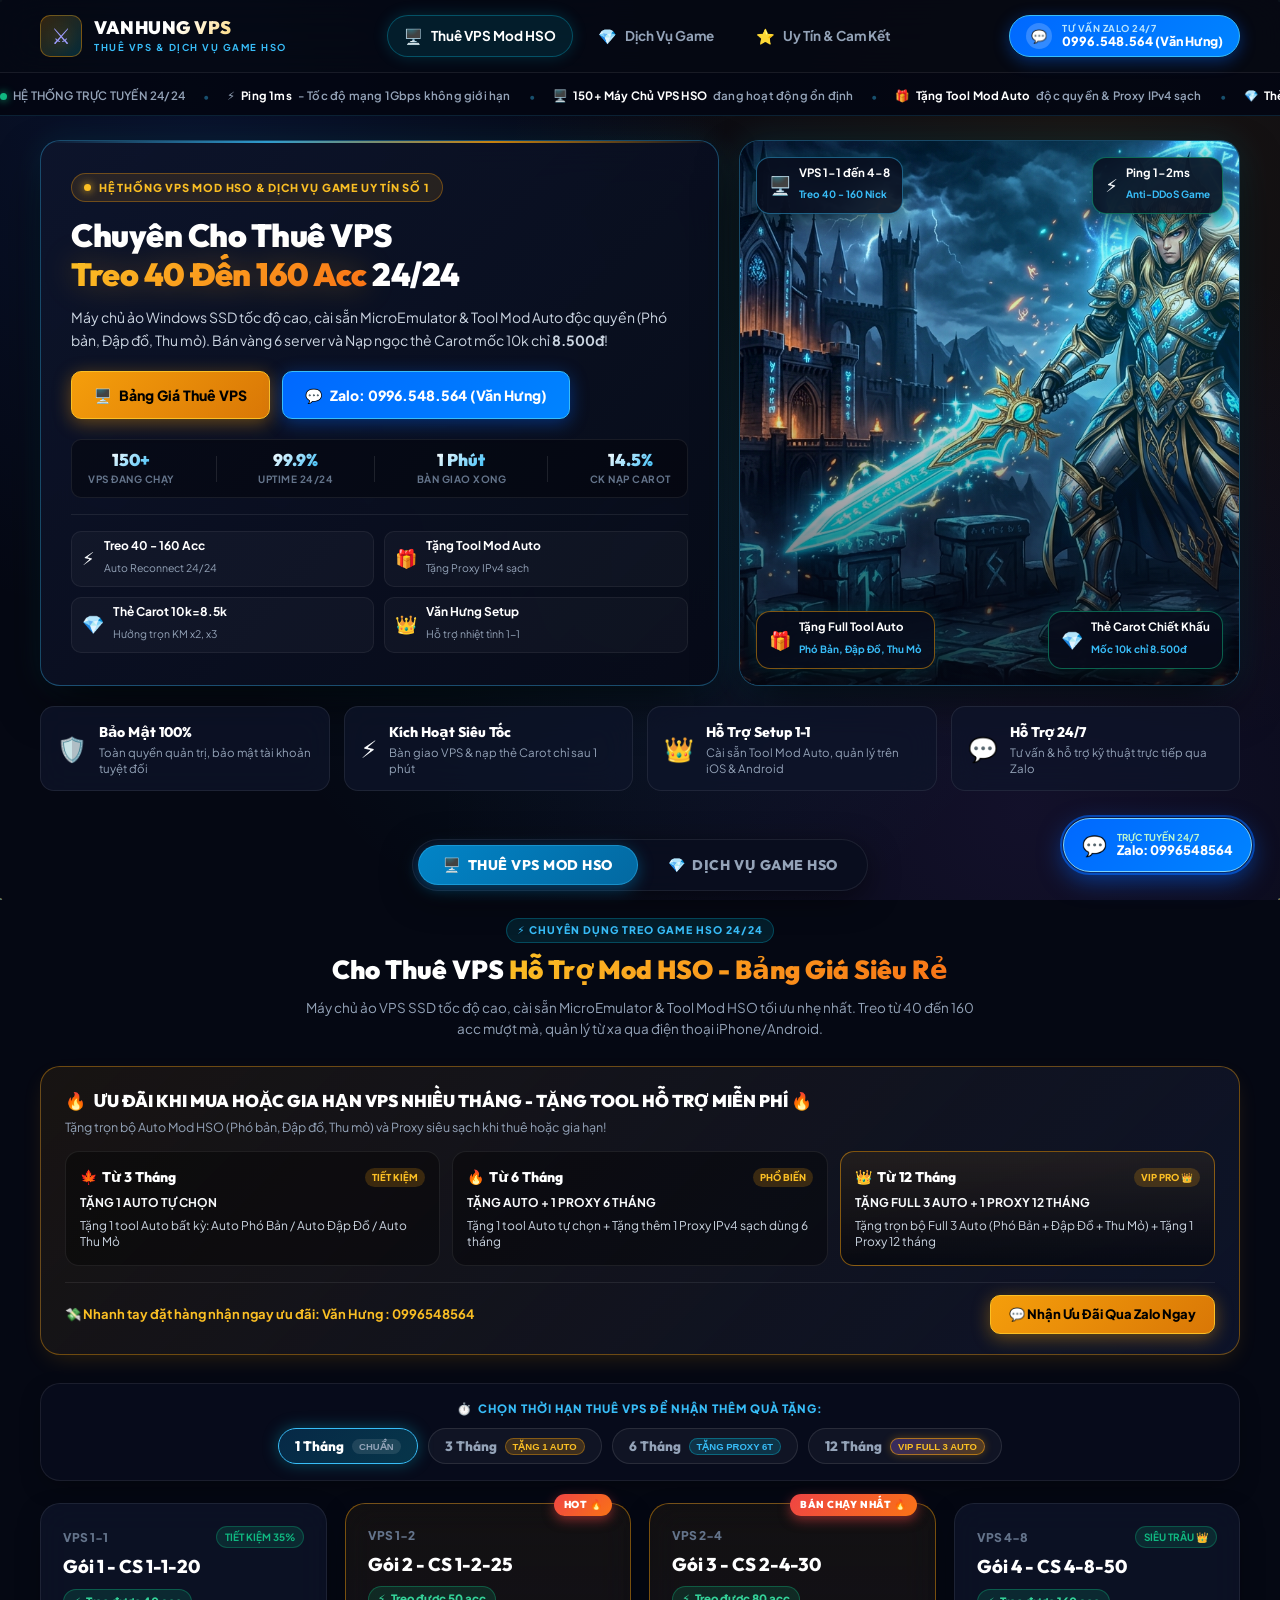
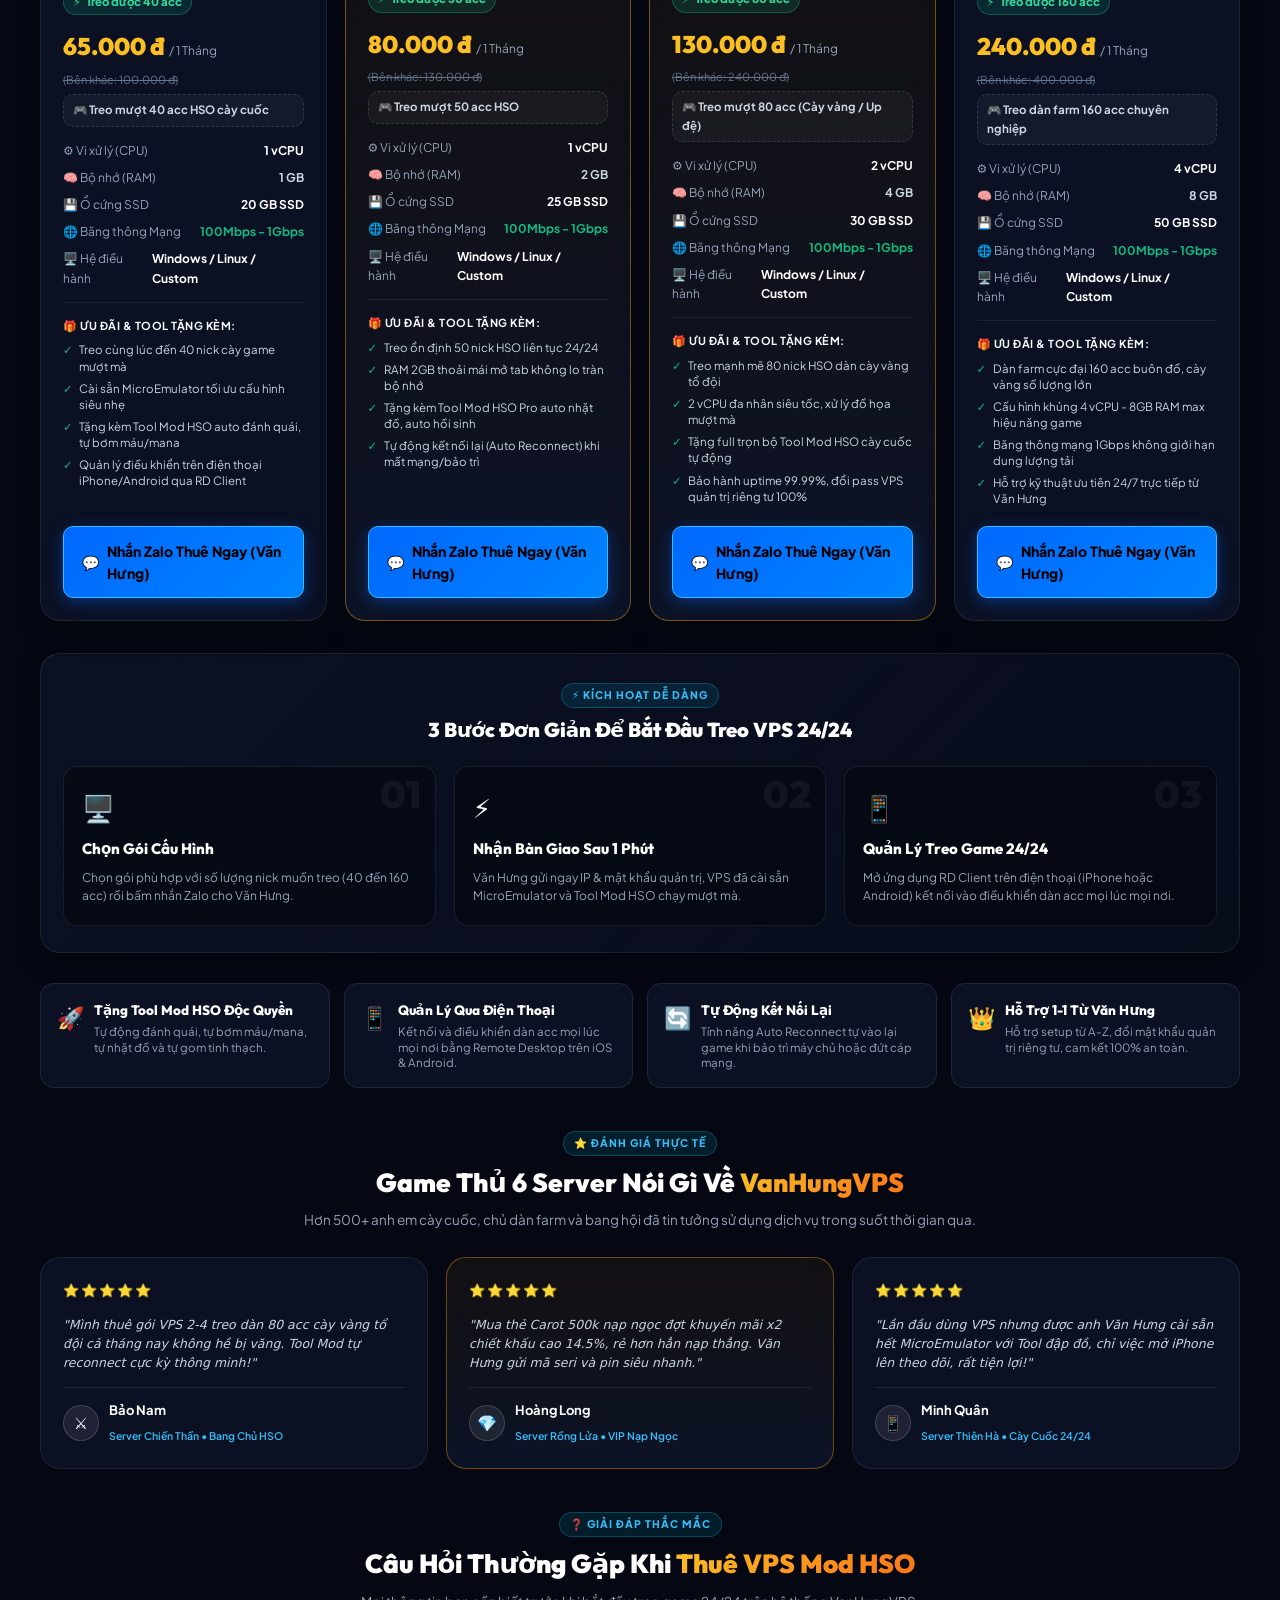
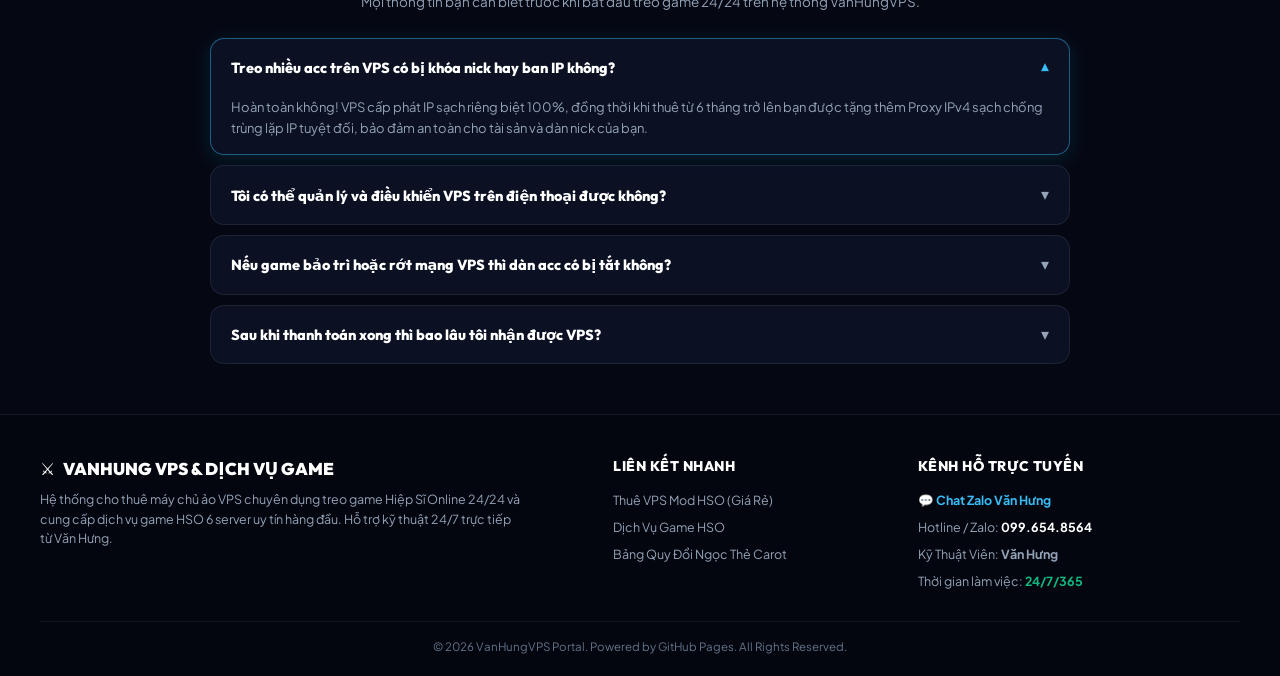
==== commit 42a577ed: "feat: Add cyber particle canvas, customer reviews, FAQ accordion, and live activity toast" ====
--- a/index.html
+++ b/index.html
@@ -23,6 +23,8 @@
   <link rel="icon" href="data:image/svg+xml,<svg xmlns=%22http://www.w3.org/2000/svg%22 viewBox=%220%22%20%220%20100%20100%22><text y=%22.9em%22 font-size=%2290%22>⚔️</text></svg>">
 </head>
 <body>
+  <!-- BACKGROUND CYBER PARTICLES CANVAS -->
+  <canvas id="bgCanvas" class="cyber-bg-canvas"></canvas>
 
   <!-- NAVBAR -->
   <header class="navbar" id="topNavbar">
@@ -493,6 +495,104 @@
           </div>
         </div>
       </section>
+
+      <!-- TESTIMONIALS (ĐÁNH GIÁ TỪ ANH EM GAME THỦ 6 SERVER) -->
+      <section class="reviews-section" id="reviewsSection">
+        <div class="section-title-wrap">
+          <div class="vps-tag-badge">⭐ ĐÁNH GIÁ THỰC TẾ</div>
+          <h2 class="section-title">Game Thủ 6 Server Nói Gì Về <span>VanHungVPS</span></h2>
+          <p class="section-desc">Hơn 500+ anh em cày cuốc, chủ dàn farm và bang hội đã tin tưởng sử dụng dịch vụ trong suốt thời gian qua.</p>
+        </div>
+
+        <div class="reviews-grid">
+          <div class="review-card">
+            <div class="review-stars">⭐⭐⭐⭐⭐</div>
+            <p class="review-text">"Mình thuê gói VPS 2-4 treo dàn 80 acc cày vàng tổ đội cả tháng nay không hề bị văng. Tool Mod tự reconnect cực kỳ thông minh!"</p>
+            <div class="reviewer-info">
+              <div class="reviewer-avatar">⚔️</div>
+              <div>
+                <strong>Bảo Nam</strong>
+                <small>Server Chiến Thần • Bang Chủ HSO</small>
+              </div>
+            </div>
+          </div>
+
+          <div class="review-card highlight">
+            <div class="review-stars">⭐⭐⭐⭐⭐</div>
+            <p class="review-text">"Mua thẻ Carot 500k nạp ngọc đợt khuyến mãi x2 chiết khấu cao 14.5%, rẻ hơn hẳn nạp thẳng. Văn Hưng gửi mã seri và pin siêu nhanh."</p>
+            <div class="reviewer-info">
+              <div class="reviewer-avatar">💎</div>
+              <div>
+                <strong>Hoàng Long</strong>
+                <small>Server Rồng Lửa • VIP Nạp Ngọc</small>
+              </div>
+            </div>
+          </div>
+
+          <div class="review-card">
+            <div class="review-stars">⭐⭐⭐⭐⭐</div>
+            <p class="review-text">"Lần đầu dùng VPS nhưng được anh Văn Hưng cài sẵn hết MicroEmulator với Tool đập đồ, chỉ việc mở iPhone lên theo dõi, rất tiện lợi!"</p>
+            <div class="reviewer-info">
+              <div class="reviewer-avatar">📱</div>
+              <div>
+                <strong>Minh Quân</strong>
+                <small>Server Thiên Hà • Cày Cuốc 24/24</small>
+              </div>
+            </div>
+          </div>
+        </div>
+      </section>
+
+      <!-- FAQ ACCORDION SECTION (CÂU HỎI THƯỜNG GẶP) -->
+      <section class="faq-section" id="faqSection">
+        <div class="section-title-wrap">
+          <div class="vps-tag-badge">❓ GIẢI ĐÁP THẮC MẮC</div>
+          <h2 class="section-title">Câu Hỏi Thường Gặp Khi <span>Thuê VPS Mod HSO</span></h2>
+          <p class="section-desc">Mọi thông tin bạn cần biết trước khi bắt đầu treo game 24/24 trên hệ thống VanHungVPS.</p>
+        </div>
+
+        <div class="faq-accordion" id="faqAccordion">
+          <div class="faq-item active">
+            <div class="faq-question">
+              <span>Treo nhiều acc trên VPS có bị khóa nick hay ban IP không?</span>
+              <span class="faq-chevron">▾</span>
+            </div>
+            <div class="faq-answer">
+              <p>Hoàn toàn không! VPS cấp phát IP sạch riêng biệt 100%, đồng thời khi thuê từ 6 tháng trở lên bạn được tặng thêm Proxy IPv4 sạch chống trùng lặp IP tuyệt đối, bảo đảm an toàn cho tài sản và dàn nick của bạn.</p>
+            </div>
+          </div>
+
+          <div class="faq-item">
+            <div class="faq-question">
+              <span>Tôi có thể quản lý và điều khiển VPS trên điện thoại được không?</span>
+              <span class="faq-chevron">▾</span>
+            </div>
+            <div class="faq-answer">
+              <p>Có! Bạn chỉ cần tải ứng dụng <strong>RD Client (Remote Desktop)</strong> miễn phí trên App Store (iOS) hoặc Google Play (Android). Văn Hưng sẽ hướng dẫn bạn kết nối chỉ trong 30 giây là có thể xem màn hình và điều khiển mọi lúc mọi nơi.</p>
+            </div>
+          </div>
+
+          <div class="faq-item">
+            <div class="faq-question">
+              <span>Nếu game bảo trì hoặc rớt mạng VPS thì dàn acc có bị tắt không?</span>
+              <span class="faq-chevron">▾</span>
+            </div>
+            <div class="faq-answer">
+              <p>Không! Tool Mod HSO độc quyền tặng kèm có tính năng <strong>Auto Reconnect thông minh</strong>. Khi hết thời gian bảo trì máy chủ hoặc mạng ổn định trở lại, tool sẽ tự động đăng nhập lại dàn nick và tiếp tục cày cuốc mà bạn không cần đụng tay vào.</p>
+            </div>
+          </div>
+
+          <div class="faq-item">
+            <div class="faq-question">
+              <span>Sau khi thanh toán xong thì bao lâu tôi nhận được VPS?</span>
+              <span class="faq-chevron">▾</span>
+            </div>
+            <div class="faq-answer">
+              <p>Chỉ sau <strong>1 phút</strong>! Văn Hưng sẽ gửi ngay cho bạn địa chỉ IP, tên đăng nhập và mật khẩu riêng tư. VPS đã được cài sẵn toàn bộ phần mềm cần thiết, bạn chỉ cần nhập nick vào là chạy ngay.</p>
+            </div>
+          </div>
+        </div>
+      </section>
     </div>
   </main>
 
@@ -561,6 +661,21 @@
     </div>
   </a>
 
+  <!-- LIVE SOCIAL PROOF NOTIFICATION TOAST -->
+  <div class="live-proof-toast" id="liveSaleToast">
+    <div class="toast-avatar" id="toastAvatar">⚡</div>
+    <div class="toast-body">
+      <div class="toast-title" id="toastTitle">Kích hoạt VPS thành công</div>
+      <div class="toast-desc" id="toastDesc">Khách vừa thuê VPS Gói 2 (50 Acc)</div>
+    </div>
+    <button class="toast-close" onclick="closeToast()">&times;</button>
+  </div>
+
+  <!-- BACK TO TOP BUTTON -->
+  <button class="back-to-top-btn" id="backToTopBtn" onclick="scrollToTop()" title="Lên đầu trang">
+    <span class="top-arrow">▲</span>
+  </button>
+
   <!-- Scripts -->
   <script src="data.js"></script>
   <script src="app.js"></script>
--- a/style.css
+++ b/style.css
@@ -2537,4 +2537,359 @@
     color: #fff !important;
     font-weight: 800;
   }
-}
+
+  /* Mobile adjustments for reviews and FAQ */
+  .reviews-grid {
+    grid-template-columns: 1fr;
+    gap: 12px;
+  }
+
+  .review-card {
+    padding: 16px 14px;
+  }
+
+  .review-text {
+    font-size: 11.5px;
+  }
+
+  .faq-question {
+    padding: 13px 14px;
+    font-size: 13px;
+  }
+
+  .faq-answer {
+    font-size: 11.5px;
+  }
+
+  .live-proof-toast {
+    bottom: 68px;
+    left: 10px;
+    right: 10px;
+    max-width: calc(100% - 20px);
+    padding: 8px 12px;
+  }
+
+  .back-to-top-btn {
+    bottom: 70px;
+    right: 12px;
+    width: 36px;
+    height: 36px;
+  }
+}
+
+/* ==========================================================================
+   BACKGROUND CYBER PARTICLES CANVAS
+   ========================================================================== */
+.cyber-bg-canvas {
+  position: fixed;
+  top: 0;
+  left: 0;
+  width: 100vw;
+  height: 100vh;
+  pointer-events: none;
+  z-index: -1;
+  opacity: 0.65;
+}
+
+/* ==========================================================================
+   CARD MOUSE SPOTLIGHT (ÁNH SÁNG THEO CON TRỎ CHUỘT)
+   ========================================================================== */
+.vps-card, .hero-main-card, .service-card, .carot-calc-card, .review-card {
+  position: relative;
+}
+
+.vps-card::before, .hero-main-card::before, .service-card::before, .carot-calc-card::before, .review-card::before {
+  content: '';
+  position: absolute;
+  inset: 0;
+  border-radius: inherit;
+  background: radial-gradient(400px circle at var(--mouse-x, 50%) var(--mouse-y, 50%), rgba(56, 189, 248, 0.08), transparent 45%);
+  pointer-events: none;
+  opacity: 0;
+  transition: opacity 0.3s ease;
+}
+
+.vps-card:hover::before, .hero-main-card:hover::before, .service-card:hover::before, .carot-calc-card:hover::before, .review-card:hover::before {
+  opacity: 1;
+}
+
+/* ==========================================================================
+   REVIEWS & TESTIMONIALS SECTION (ĐÁNH GIÁ THỰC TẾ)
+   ========================================================================== */
+.reviews-section {
+  margin-top: 40px;
+  margin-bottom: 40px;
+}
+
+.reviews-grid {
+  display: grid;
+  grid-template-columns: repeat(3, 1fr);
+  gap: 18px;
+}
+
+.review-card {
+  background: var(--bg-card);
+  border: 1px solid var(--border-glass);
+  border-radius: var(--radius-lg);
+  padding: 22px;
+  display: flex;
+  flex-direction: column;
+  justify-content: space-between;
+  gap: 14px;
+  backdrop-filter: blur(16px);
+  transition: var(--transition);
+  overflow: hidden;
+}
+
+.review-card:hover {
+  transform: translateY(-3px);
+  border-color: var(--cyan-light);
+  box-shadow: 0 12px 30px -8px rgba(6, 182, 212, 0.2);
+}
+
+.review-card.highlight {
+  border-color: var(--border-gold-glow);
+  background: linear-gradient(180deg, rgba(245, 158, 11, 0.06), rgba(14, 21, 42, 0.85));
+}
+
+.review-stars {
+  font-size: 13px;
+  letter-spacing: 2px;
+}
+
+.review-text {
+  font-size: 12.5px;
+  color: #cbd5e1;
+  line-height: 1.55;
+  font-style: italic;
+}
+
+.reviewer-info {
+  display: flex;
+  align-items: center;
+  gap: 10px;
+  border-top: 1px solid rgba(255, 255, 255, 0.08);
+  padding-top: 12px;
+}
+
+.reviewer-avatar {
+  width: 36px;
+  height: 36px;
+  border-radius: 50%;
+  background: rgba(255, 255, 255, 0.08);
+  display: flex;
+  align-items: center;
+  justify-content: center;
+  font-size: 16px;
+  border: 1px solid rgba(255, 255, 255, 0.15);
+  flex-shrink: 0;
+}
+
+.reviewer-info strong {
+  display: block;
+  font-size: 13px;
+  color: #fff;
+}
+
+.reviewer-info small {
+  font-size: 10.5px;
+  color: var(--cyan-light);
+  font-weight: 600;
+}
+
+/* ==========================================================================
+   FAQ ACCORDION SECTION (CÂU HỎI THƯỜNG GẶP)
+   ========================================================================== */
+.faq-section {
+  margin-top: 40px;
+  margin-bottom: 40px;
+}
+
+.faq-accordion {
+  max-width: 860px;
+  margin: 0 auto;
+  display: flex;
+  flex-direction: column;
+  gap: 10px;
+}
+
+.faq-item {
+  background: var(--bg-card);
+  border: 1px solid var(--border-glass);
+  border-radius: var(--radius-md);
+  overflow: hidden;
+  backdrop-filter: blur(16px);
+  transition: var(--transition);
+}
+
+.faq-item.active {
+  border-color: rgba(56, 189, 248, 0.45);
+  box-shadow: 0 4px 20px rgba(6, 182, 212, 0.15);
+}
+
+.faq-question {
+  padding: 16px 20px;
+  display: flex;
+  align-items: center;
+  justify-content: space-between;
+  cursor: pointer;
+  font-family: var(--font-display);
+  font-size: 14.5px;
+  font-weight: 800;
+  color: #fff;
+  user-select: none;
+  transition: var(--transition);
+}
+
+.faq-question:hover {
+  color: var(--cyan-light);
+}
+
+.faq-chevron {
+  font-size: 16px;
+  transition: transform 0.25s ease;
+  color: var(--text-muted);
+}
+
+.faq-item.active .faq-chevron {
+  transform: rotate(180deg);
+  color: var(--cyan-light);
+}
+
+.faq-answer {
+  max-height: 0;
+  overflow: hidden;
+  transition: max-height 0.3s cubic-bezier(0.16, 1, 0.3, 1), padding 0.3s ease;
+  padding: 0 20px;
+  font-size: 13px;
+  color: var(--text-muted);
+  line-height: 1.6;
+}
+
+.faq-item.active .faq-answer {
+  max-height: 250px;
+  padding: 0 20px 16px;
+}
+
+/* ==========================================================================
+   LIVE SOCIAL PROOF NOTIFICATION TOAST
+   ========================================================================== */
+.live-proof-toast {
+  position: fixed;
+  bottom: 24px;
+  left: 24px;
+  z-index: 999;
+  display: flex;
+  align-items: center;
+  gap: 12px;
+  background: rgba(8, 14, 30, 0.95);
+  backdrop-filter: blur(20px);
+  border: 1px solid rgba(56, 189, 248, 0.35);
+  box-shadow: 0 10px 30px rgba(0, 0, 0, 0.7), 0 0 15px rgba(6, 182, 212, 0.25);
+  border-radius: var(--radius-md);
+  padding: 10px 16px;
+  max-width: 340px;
+  transform: translateY(120px);
+  opacity: 0;
+  pointer-events: none;
+  transition: all 0.4s cubic-bezier(0.16, 1, 0.3, 1);
+}
+
+.live-proof-toast.show {
+  transform: translateY(0);
+  opacity: 1;
+  pointer-events: auto;
+}
+
+.toast-avatar {
+  width: 32px;
+  height: 32px;
+  border-radius: 50%;
+  background: linear-gradient(135deg, rgba(6, 182, 212, 0.2), rgba(245, 158, 11, 0.2));
+  border: 1px solid rgba(56, 189, 248, 0.4);
+  display: flex;
+  align-items: center;
+  justify-content: center;
+  font-size: 16px;
+  flex-shrink: 0;
+}
+
+.toast-body {
+  display: flex;
+  flex-direction: column;
+  gap: 2px;
+}
+
+.toast-title {
+  font-family: var(--font-display);
+  font-size: 11.5px;
+  font-weight: 800;
+  color: #fff;
+  line-height: 1.2;
+}
+
+.toast-desc {
+  font-size: 10.5px;
+  color: #94a3b8;
+  line-height: 1.25;
+}
+
+.toast-close {
+  background: transparent;
+  border: none;
+  color: var(--text-dim);
+  font-size: 16px;
+  cursor: pointer;
+  padding: 0 4px;
+  margin-left: auto;
+  transition: var(--transition);
+}
+
+.toast-close:hover {
+  color: #fff;
+}
+
+/* ==========================================================================
+   BACK TO TOP BUTTON
+   ========================================================================== */
+.back-to-top-btn {
+  position: fixed;
+  bottom: 90px;
+  right: 24px;
+  z-index: 998;
+  width: 42px;
+  height: 42px;
+  border-radius: 50%;
+  background: rgba(14, 21, 42, 0.9);
+  border: 1px solid var(--border-glow);
+  color: #fff;
+  display: flex;
+  align-items: center;
+  justify-content: center;
+  cursor: pointer;
+  box-shadow: 0 6px 20px rgba(0, 0, 0, 0.6);
+  backdrop-filter: blur(16px);
+  opacity: 0;
+  transform: scale(0.8);
+  pointer-events: none;
+  transition: var(--transition);
+}
+
+.back-to-top-btn.show {
+  opacity: 1;
+  transform: scale(1);
+  pointer-events: auto;
+}
+
+.back-to-top-btn:hover {
+  background: linear-gradient(135deg, #0284c7, #06b6d4);
+  border-color: #7dd3fc;
+  box-shadow: 0 8px 24px rgba(6, 182, 212, 0.5);
+  transform: translateY(-2px);
+}
+
+.top-arrow {
+  font-size: 12px;
+  line-height: 1;
+}
+
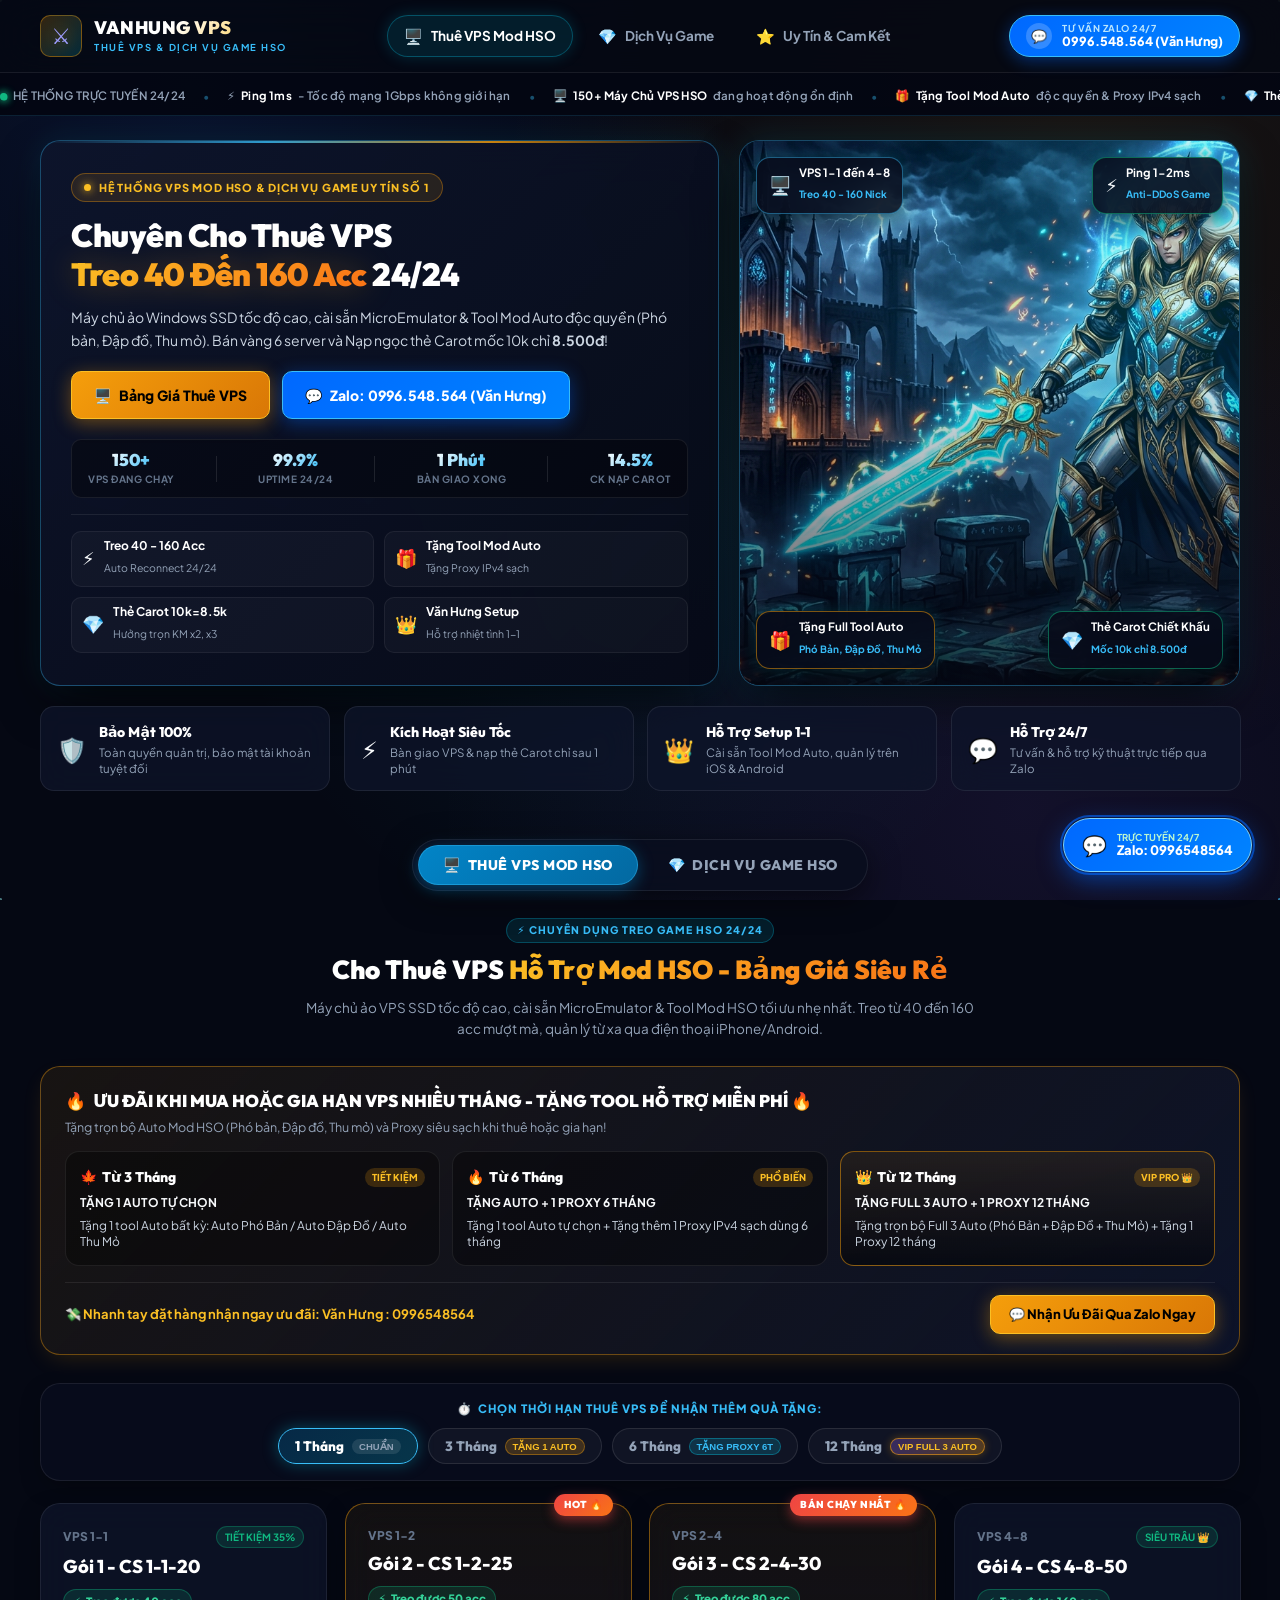
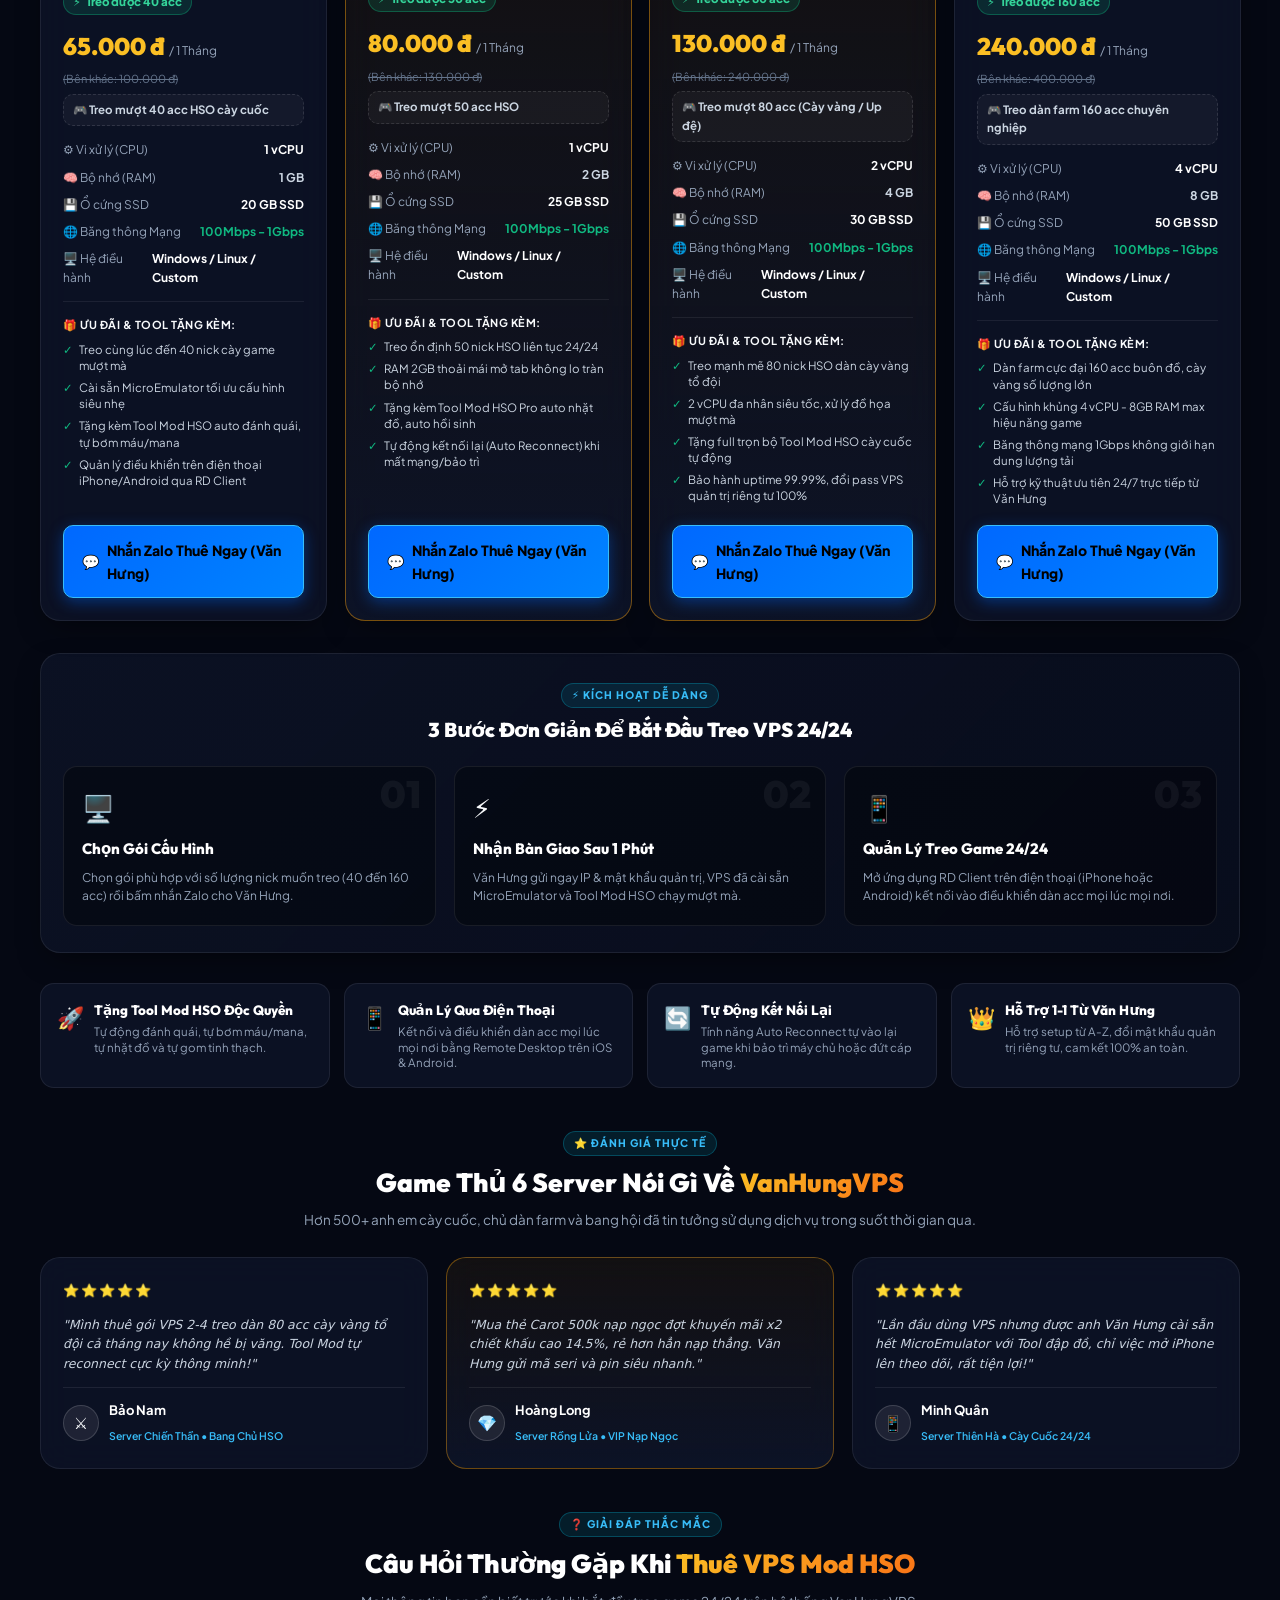
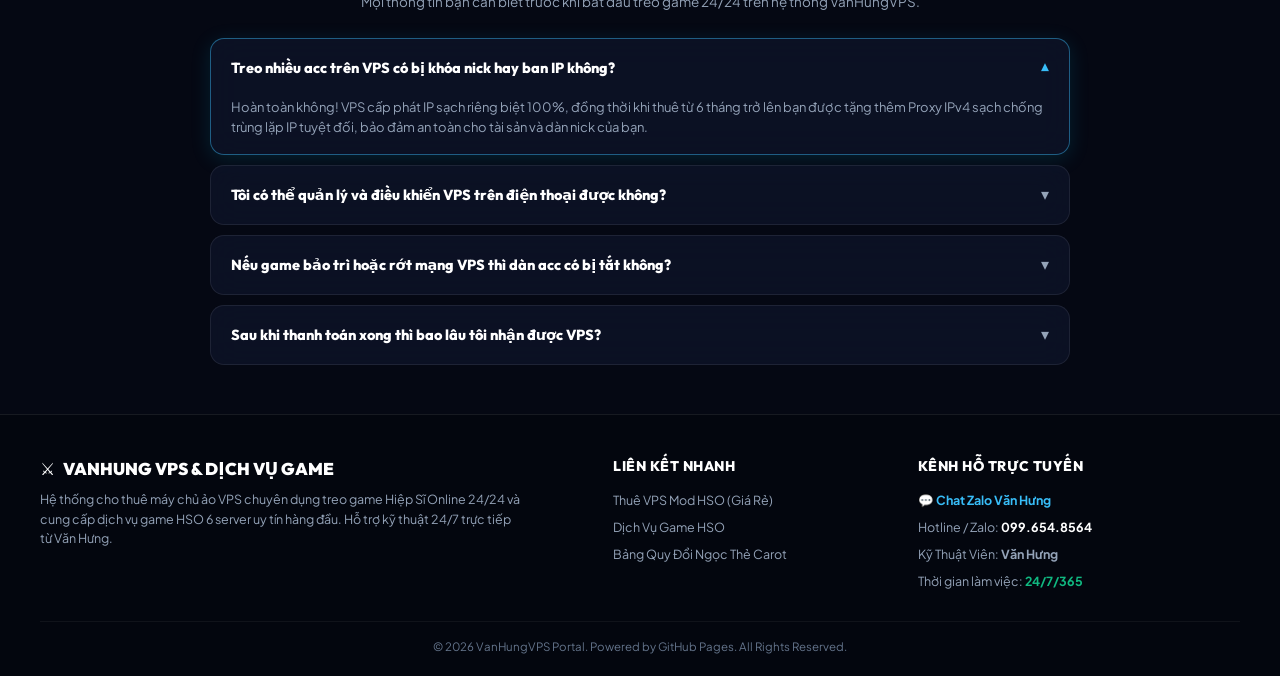
==== commit e0334dcc: "Add advanced cyber effects: number count-up animation, radar pulse ping, holographic shimmer, rotati" ====
--- a/index.html
+++ b/index.html
@@ -134,22 +134,22 @@
             <!-- HERO LIVE METRICS STATS COUNTER -->
             <div class="hero-live-stats">
               <div class="h-stat-item">
-                <span class="h-stat-num">150+</span>
+                <span class="h-stat-num" data-count="150" data-suffix="+">150+</span>
                 <span class="h-stat-lbl">VPS Đang Chạy</span>
               </div>
               <div class="h-stat-divider"></div>
               <div class="h-stat-item">
-                <span class="h-stat-num">99.9%</span>
+                <span class="h-stat-num" data-count="99.9" data-suffix="%" data-decimals="1">99.9%</span>
                 <span class="h-stat-lbl">Uptime 24/24</span>
               </div>
               <div class="h-stat-divider"></div>
               <div class="h-stat-item">
-                <span class="h-stat-num">1 Phút</span>
+                <span class="h-stat-num" data-count="1" data-suffix=" Phút">1 Phút</span>
                 <span class="h-stat-lbl">Bàn Giao Xong</span>
               </div>
               <div class="h-stat-divider"></div>
               <div class="h-stat-item">
-                <span class="h-stat-num">14.5%</span>
+                <span class="h-stat-num" data-count="14.5" data-suffix="%" data-decimals="1">14.5%</span>
                 <span class="h-stat-lbl">CK Nạp Carot</span>
               </div>
             </div>
--- a/style.css
+++ b/style.css
@@ -1414,6 +1414,101 @@
   color: var(--gold-light);
   margin-bottom: 16px;
   font-style: italic;
+}
+
+/* Custom Gold Chat-Only Card */
+.service-card-gold {
+  border-color: rgba(234, 179, 8, 0.28);
+  background: radial-gradient(circle at top right, rgba(234, 179, 8, 0.08), transparent 60%), var(--bg-card);
+}
+
+.service-card-gold:hover {
+  border-color: rgba(234, 179, 8, 0.55);
+  box-shadow: 0 16px 36px -10px rgba(234, 179, 8, 0.28);
+}
+
+.badge-gold-tag {
+  background: rgba(234, 179, 8, 0.15);
+  color: #facc15;
+  border: 1px solid rgba(234, 179, 8, 0.4);
+}
+
+.service-chat-box {
+  display: flex;
+  align-items: flex-start;
+  gap: 12px;
+  background: rgba(234, 179, 8, 0.07);
+  border: 1px dashed rgba(234, 179, 8, 0.35);
+  border-radius: var(--radius-sm);
+  padding: 13px 14px;
+  margin-bottom: 12px;
+  backdrop-filter: blur(8px);
+}
+
+.service-chat-icon {
+  font-size: 24px;
+  flex-shrink: 0;
+  line-height: 1;
+  animation: chatPulse 2s infinite ease-in-out;
+}
+
+@keyframes chatPulse {
+  0%, 100% { transform: scale(1); }
+  50% { transform: scale(1.15); }
+}
+
+.service-chat-headline {
+  display: block;
+  font-size: 13px;
+  font-weight: 700;
+  color: #fef08a;
+  margin-bottom: 4px;
+}
+
+.service-chat-sub {
+  font-size: 11.5px;
+  color: #cbd5e1;
+  line-height: 1.45;
+  margin: 0;
+}
+
+.service-gold-contact-chip {
+  display: inline-flex;
+  align-items: center;
+  gap: 6px;
+  background: rgba(255, 255, 255, 0.04);
+  border: 1px solid rgba(255, 255, 255, 0.08);
+  border-radius: var(--radius-pill);
+  padding: 6px 12px;
+  font-size: 11.5px;
+  color: #e2e8f0;
+  margin-bottom: 16px;
+  width: fit-content;
+}
+
+.service-gold-contact-chip .chip-dot {
+  width: 7px;
+  height: 7px;
+  border-radius: 50%;
+  background: #22c55e;
+  box-shadow: 0 0 8px #22c55e;
+  display: inline-block;
+}
+
+.service-gold-contact-chip strong {
+  color: #38bdf8;
+}
+
+.btn-gold-action {
+  background: linear-gradient(135deg, #eab308 0%, #ca8a04 100%) !important;
+  color: #0f172a !important;
+  box-shadow: 0 4px 16px rgba(234, 179, 8, 0.35) !important;
+}
+
+.btn-gold-action:hover {
+  background: linear-gradient(135deg, #facc15 0%, #eab308 100%) !important;
+  box-shadow: 0 6px 22px rgba(234, 179, 8, 0.5) !important;
+  transform: translateY(-2px);
 }
 
 /* ==========================================================================
@@ -2560,21 +2655,6 @@
   .faq-answer {
     font-size: 11.5px;
   }
-
-  .live-proof-toast {
-    bottom: 68px;
-    left: 10px;
-    right: 10px;
-    max-width: calc(100% - 20px);
-    padding: 8px 12px;
-  }
-
-  .back-to-top-btn {
-    bottom: 70px;
-    right: 12px;
-    width: 36px;
-    height: 36px;
-  }
 }
 
 /* ==========================================================================
@@ -2893,3 +2973,194 @@
   line-height: 1;
 }
 
+/* ==========================================================================
+   MOBILE RESPONSIVE OVERRIDES (TOAST & FLOATING BUTTONS)
+   Placed at the very end to guarantee highest cascade priority over all base styles
+   ========================================================================== */
+@media (max-width: 768px) {
+  /* Fix toast notification partially covered by mobile bottom navigation bar */
+  .live-proof-toast {
+    bottom: calc(66px + env(safe-area-inset-bottom, 0px)) !important;
+    left: 10px !important;
+    right: auto !important;
+    max-width: calc(100vw - 72px) !important;
+    padding: 8px 12px !important;
+    z-index: 9999 !important;
+    box-sizing: border-box;
+  }
+
+  .toast-avatar {
+    width: 28px !important;
+    height: 28px !important;
+    font-size: 14px !important;
+    flex-shrink: 0 !important;
+  }
+
+  .toast-body {
+    min-width: 0 !important;
+    flex: 1 !important;
+    overflow: hidden !important;
+  }
+
+  .toast-title {
+    font-size: 11px !important;
+    white-space: nowrap !important;
+    overflow: hidden !important;
+    text-overflow: ellipsis !important;
+  }
+
+  .toast-desc {
+    font-size: 10px !important;
+    overflow: hidden !important;
+    text-overflow: ellipsis !important;
+    display: -webkit-box !important;
+    -webkit-line-clamp: 2 !important;
+    -webkit-box-orient: vertical !important;
+    line-height: 1.25 !important;
+  }
+
+  /* Fix back-to-top button partially covered by mobile bottom bar */
+  .back-to-top-btn {
+    bottom: calc(66px + env(safe-area-inset-bottom, 0px)) !important;
+    right: 12px !important;
+    width: 38px !important;
+    height: 38px !important;
+    z-index: 9999 !important;
+  }
+}
+
+/* ==========================================================================
+   ADVANCED CYBER EFFECTS & MICRO-ANIMATIONS
+   ========================================================================== */
+
+/* 1. Radar Ping Wave on live dots */
+.ticker-live-dot, .chip-dot, .live-status-dot {
+  position: relative;
+}
+
+.ticker-live-dot::before, .chip-dot::before, .live-status-dot::before {
+  content: '';
+  position: absolute;
+  top: 50%;
+  left: 50%;
+  transform: translate(-50%, -50%);
+  width: 100%;
+  height: 100%;
+  border-radius: 50%;
+  background: inherit;
+  box-shadow: inherit;
+  animation: radarPing 2s infinite cubic-bezier(0, 0, 0.2, 1);
+  pointer-events: none;
+}
+
+@keyframes radarPing {
+  0% {
+    transform: translate(-50%, -50%) scale(1);
+    opacity: 0.85;
+  }
+  75%, 100% {
+    transform: translate(-50%, -50%) scale(3.2);
+    opacity: 0;
+  }
+}
+
+/* 2. Holographic Shimmer Beam Sweep on CTA buttons */
+.btn-primary, .hero-btn-main, .btn-zalo-top {
+  position: relative;
+  overflow: hidden;
+}
+
+.btn-primary::after, .btn-zalo-top::after {
+  content: '';
+  position: absolute;
+  top: -50%;
+  left: -75%;
+  width: 50%;
+  height: 200%;
+  background: linear-gradient(
+    90deg,
+    transparent 0%,
+    rgba(255, 255, 255, 0.28) 50%,
+    transparent 100%
+  );
+  transform: rotate(25deg);
+  animation: shimmerSweep 4.5s infinite ease-in-out;
+  pointer-events: none;
+}
+
+@keyframes shimmerSweep {
+  0%, 75% { left: -75%; }
+  100% { left: 160%; }
+}
+
+/* 3. Cyber Rotating Border Beam on HOT Card */
+.vps-card.is-hot {
+  position: relative;
+}
+
+.vps-card.is-hot::before {
+  content: '';
+  position: absolute;
+  inset: -1px;
+  border-radius: inherit;
+  padding: 1.5px;
+  background: conic-gradient(
+    from 0deg,
+    transparent 0deg,
+    rgba(245, 158, 11, 0.9) 60deg,
+    rgba(6, 182, 212, 0.9) 120deg,
+    transparent 180deg
+  );
+  -webkit-mask: linear-gradient(#fff 0 0) content-box, linear-gradient(#fff 0 0);
+  mask: linear-gradient(#fff 0 0) content-box, linear-gradient(#fff 0 0);
+  -webkit-mask-composite: xor;
+  mask-composite: exclude;
+  animation: borderBeamRotate 6s linear infinite;
+  pointer-events: none;
+}
+
+@keyframes borderBeamRotate {
+  from { transform: rotate(0deg); }
+  to { transform: rotate(360deg); }
+}
+
+/* 4. Cyber Click Ripple Effect */
+.cyber-click-ripple {
+  position: absolute;
+  border-radius: 50%;
+  background: radial-gradient(circle, rgba(56, 189, 248, 0.5) 0%, rgba(6, 182, 212, 0) 70%);
+  transform: scale(0);
+  animation: rippleGlow 0.55s ease-out forwards;
+  pointer-events: none;
+  z-index: 10;
+}
+
+@keyframes rippleGlow {
+  to {
+    transform: scale(1.8);
+    opacity: 0;
+  }
+}
+
+/* 5. Scroll Reveal Smooth Glide */
+.scroll-reveal-item {
+  opacity: 0;
+  transform: translateY(24px);
+  transition: opacity 0.65s cubic-bezier(0.16, 1, 0.3, 1), transform 0.65s cubic-bezier(0.16, 1, 0.3, 1);
+  will-change: opacity, transform;
+}
+
+.scroll-reveal-item.is-visible {
+  opacity: 1;
+  transform: translateY(0);
+}
+
+/* 6. Subtle Pulse on Hero Badges */
+.vps-badge-pill, .badge-discount, .badge-hot {
+  transition: transform 0.25s ease, box-shadow 0.25s ease;
+}
+
+.vps-badge-pill:hover, .badge-discount:hover, .badge-hot:hover {
+  transform: scale(1.06);
+}
+
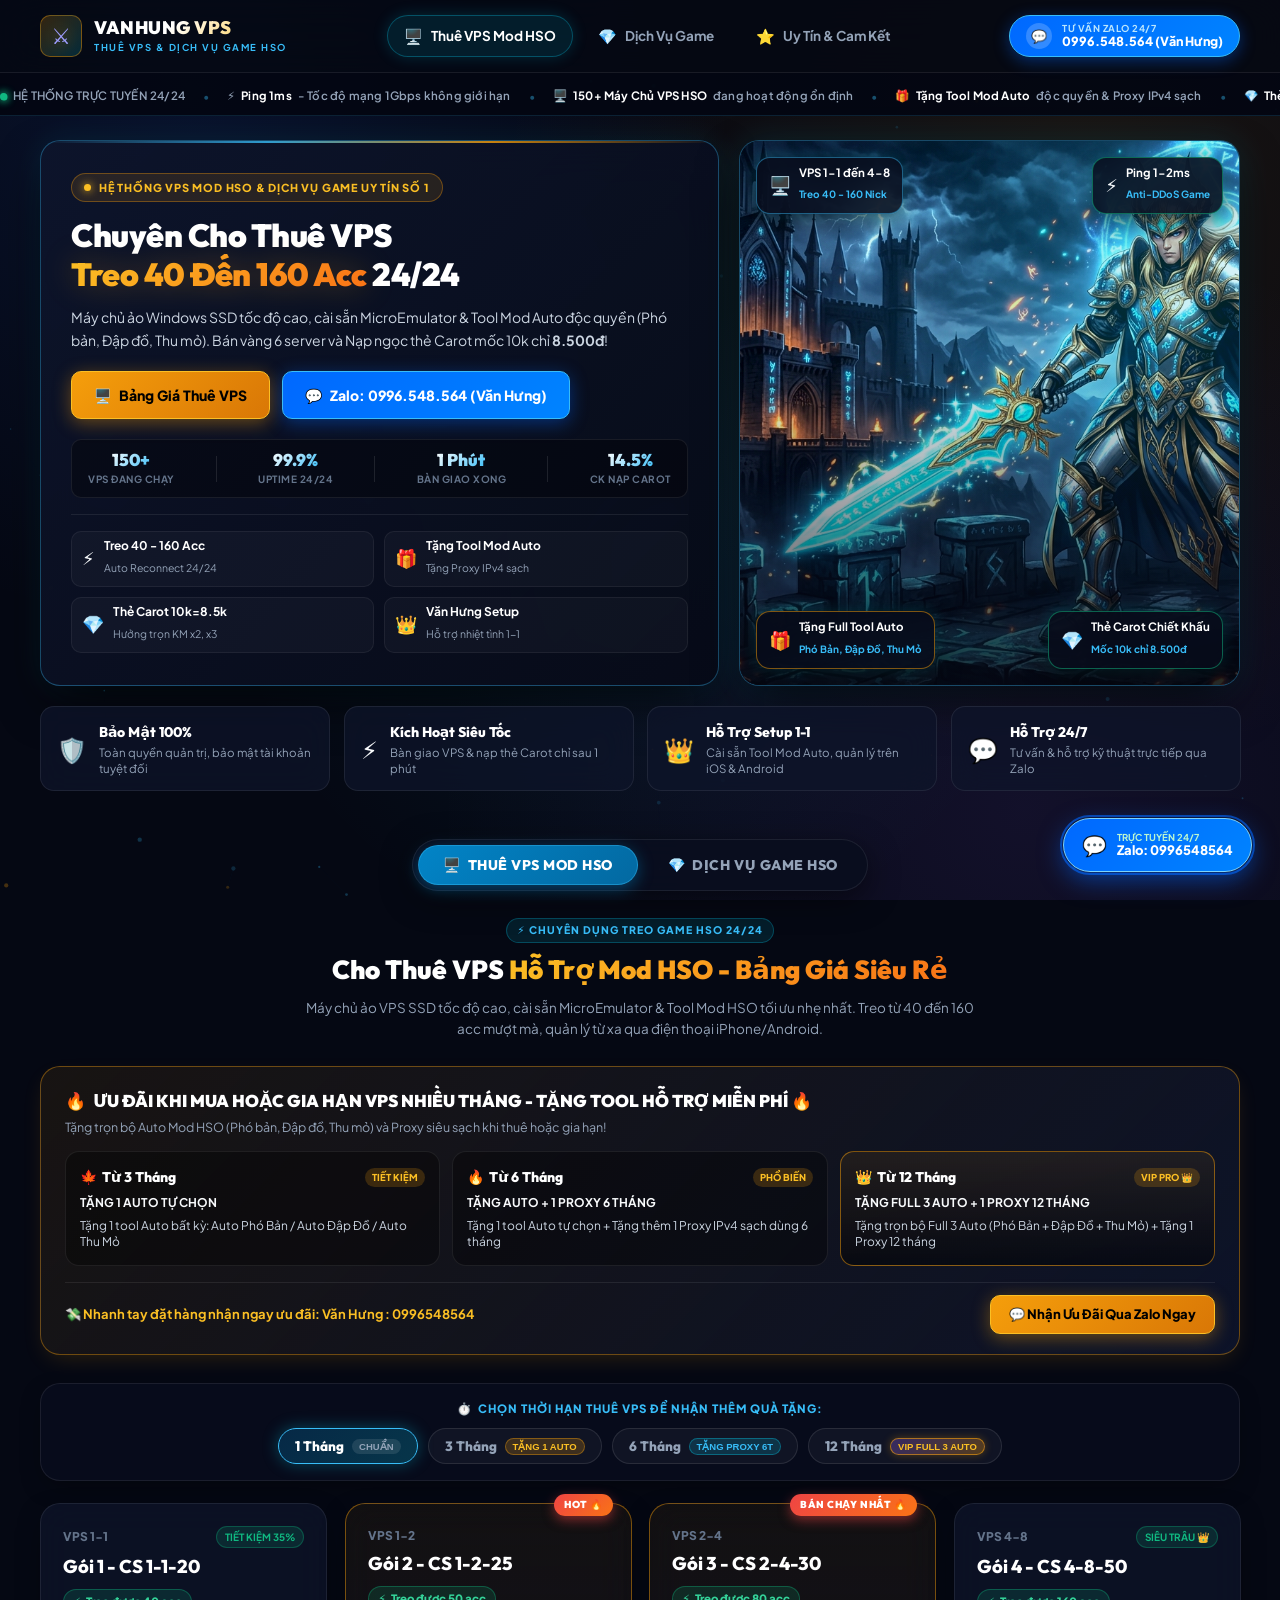
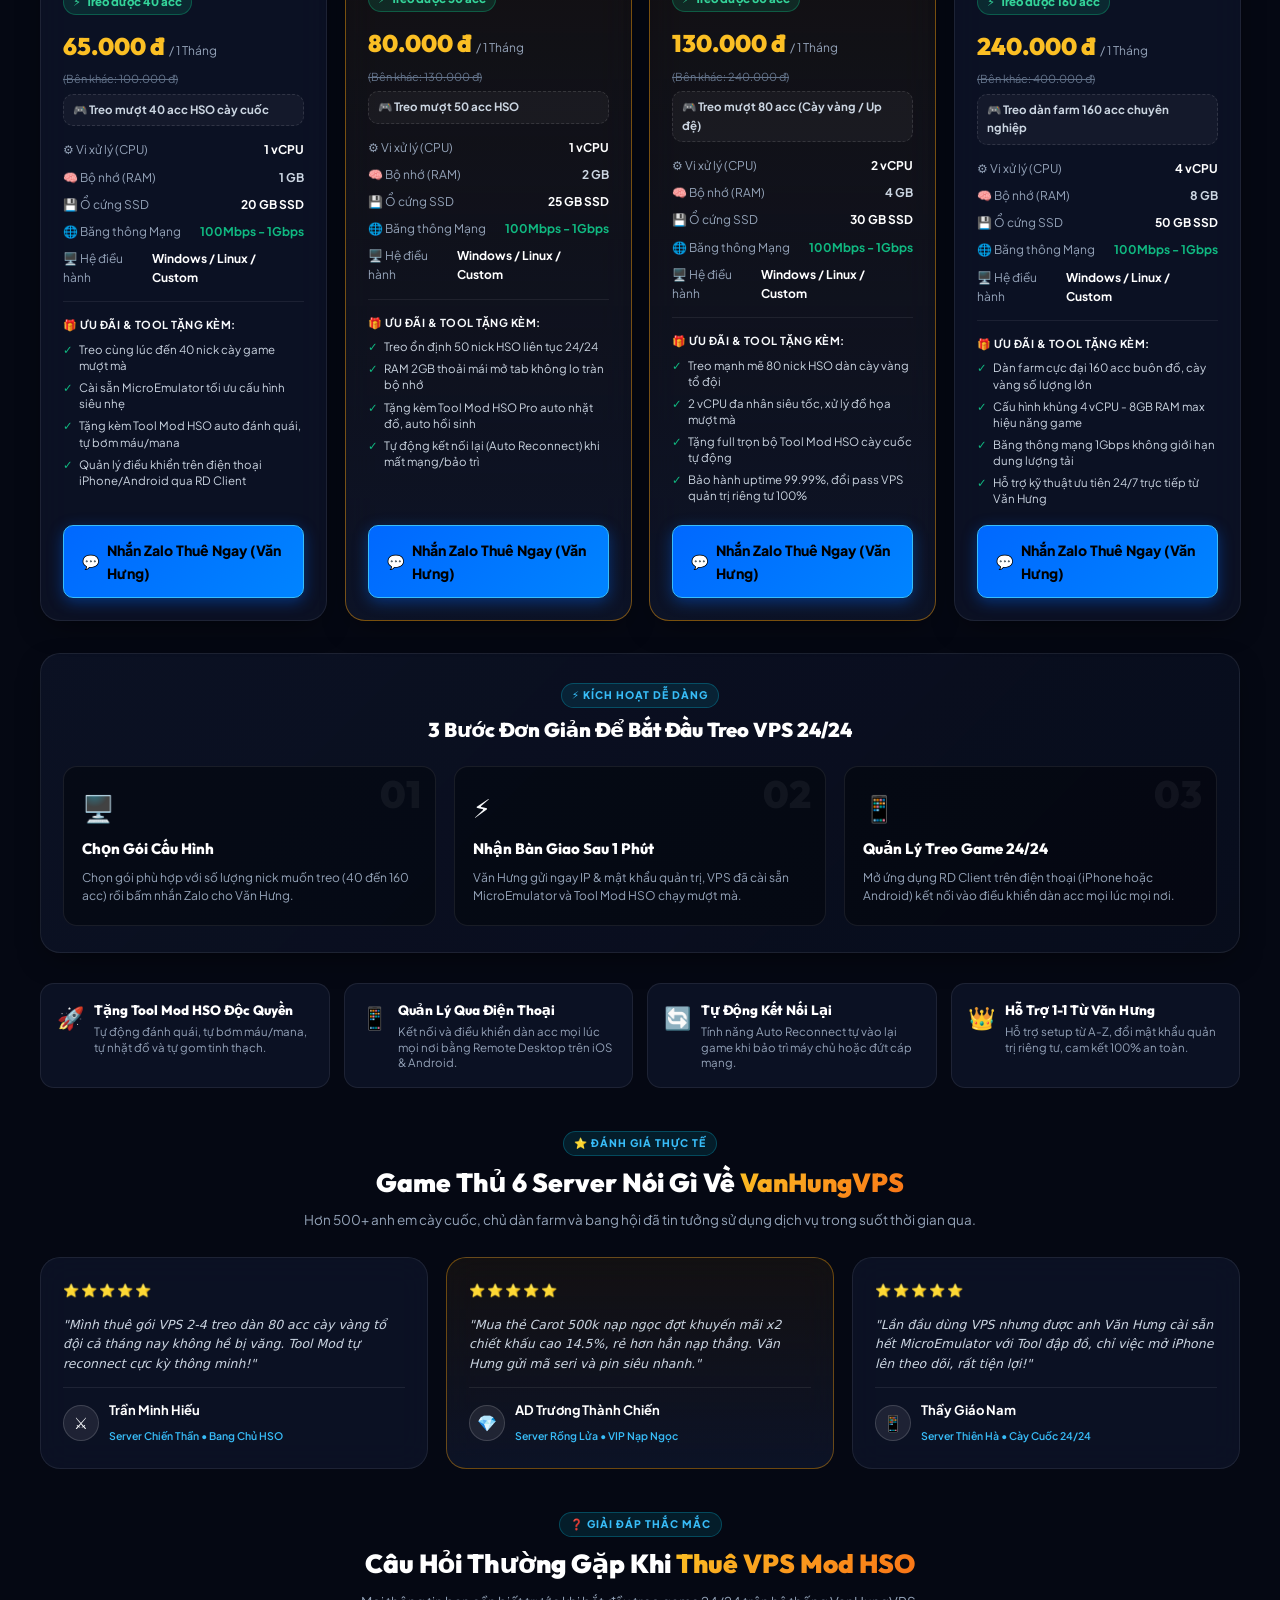
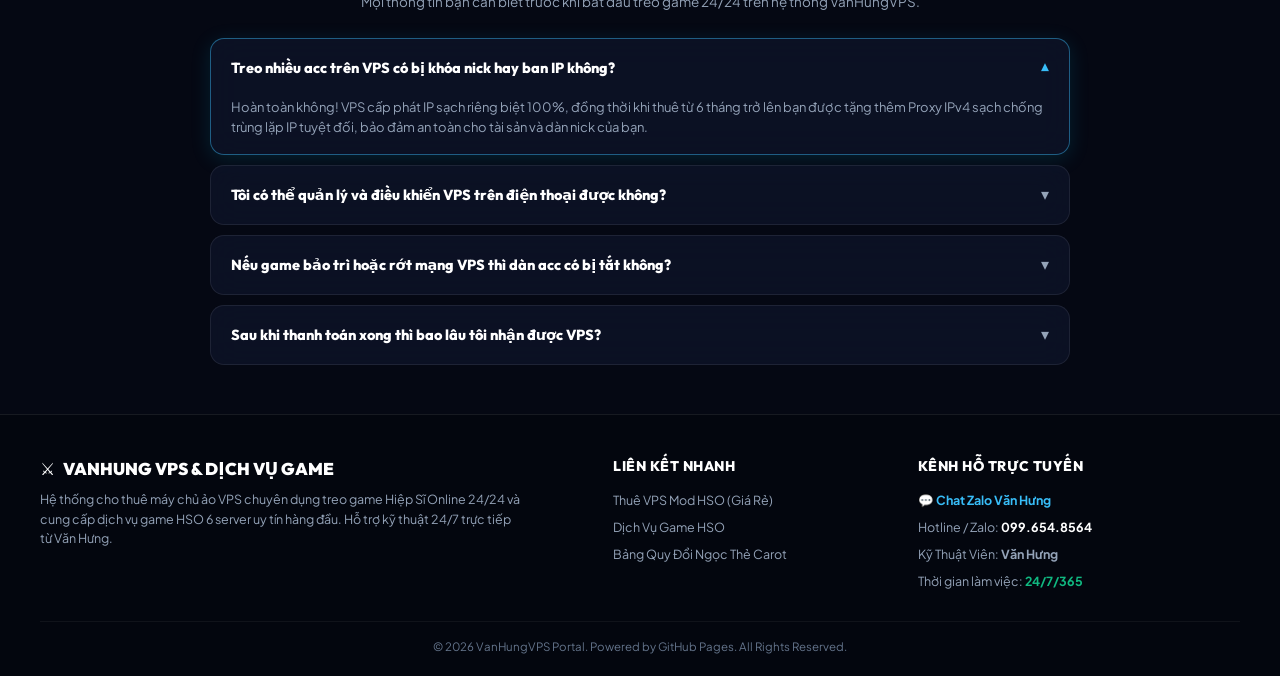
==== commit 6384d723: "Update reviewer names to Trần Minh Hiếu, AD Trương Thành Chiến, and Thầy Giáo Nam" ====
--- a/index.html
+++ b/index.html
@@ -511,7 +511,7 @@
             <div class="reviewer-info">
               <div class="reviewer-avatar">⚔️</div>
               <div>
-                <strong>Bảo Nam</strong>
+                <strong>Trần Minh Hiếu</strong>
                 <small>Server Chiến Thần • Bang Chủ HSO</small>
               </div>
             </div>
@@ -523,7 +523,7 @@
             <div class="reviewer-info">
               <div class="reviewer-avatar">💎</div>
               <div>
-                <strong>Hoàng Long</strong>
+                <strong>AD Trương Thành Chiến</strong>
                 <small>Server Rồng Lửa • VIP Nạp Ngọc</small>
               </div>
             </div>
@@ -535,7 +535,7 @@
             <div class="reviewer-info">
               <div class="reviewer-avatar">📱</div>
               <div>
-                <strong>Minh Quân</strong>
+                <strong>Thầy Giáo Nam</strong>
                 <small>Server Thiên Hà • Cày Cuốc 24/24</small>
               </div>
             </div>
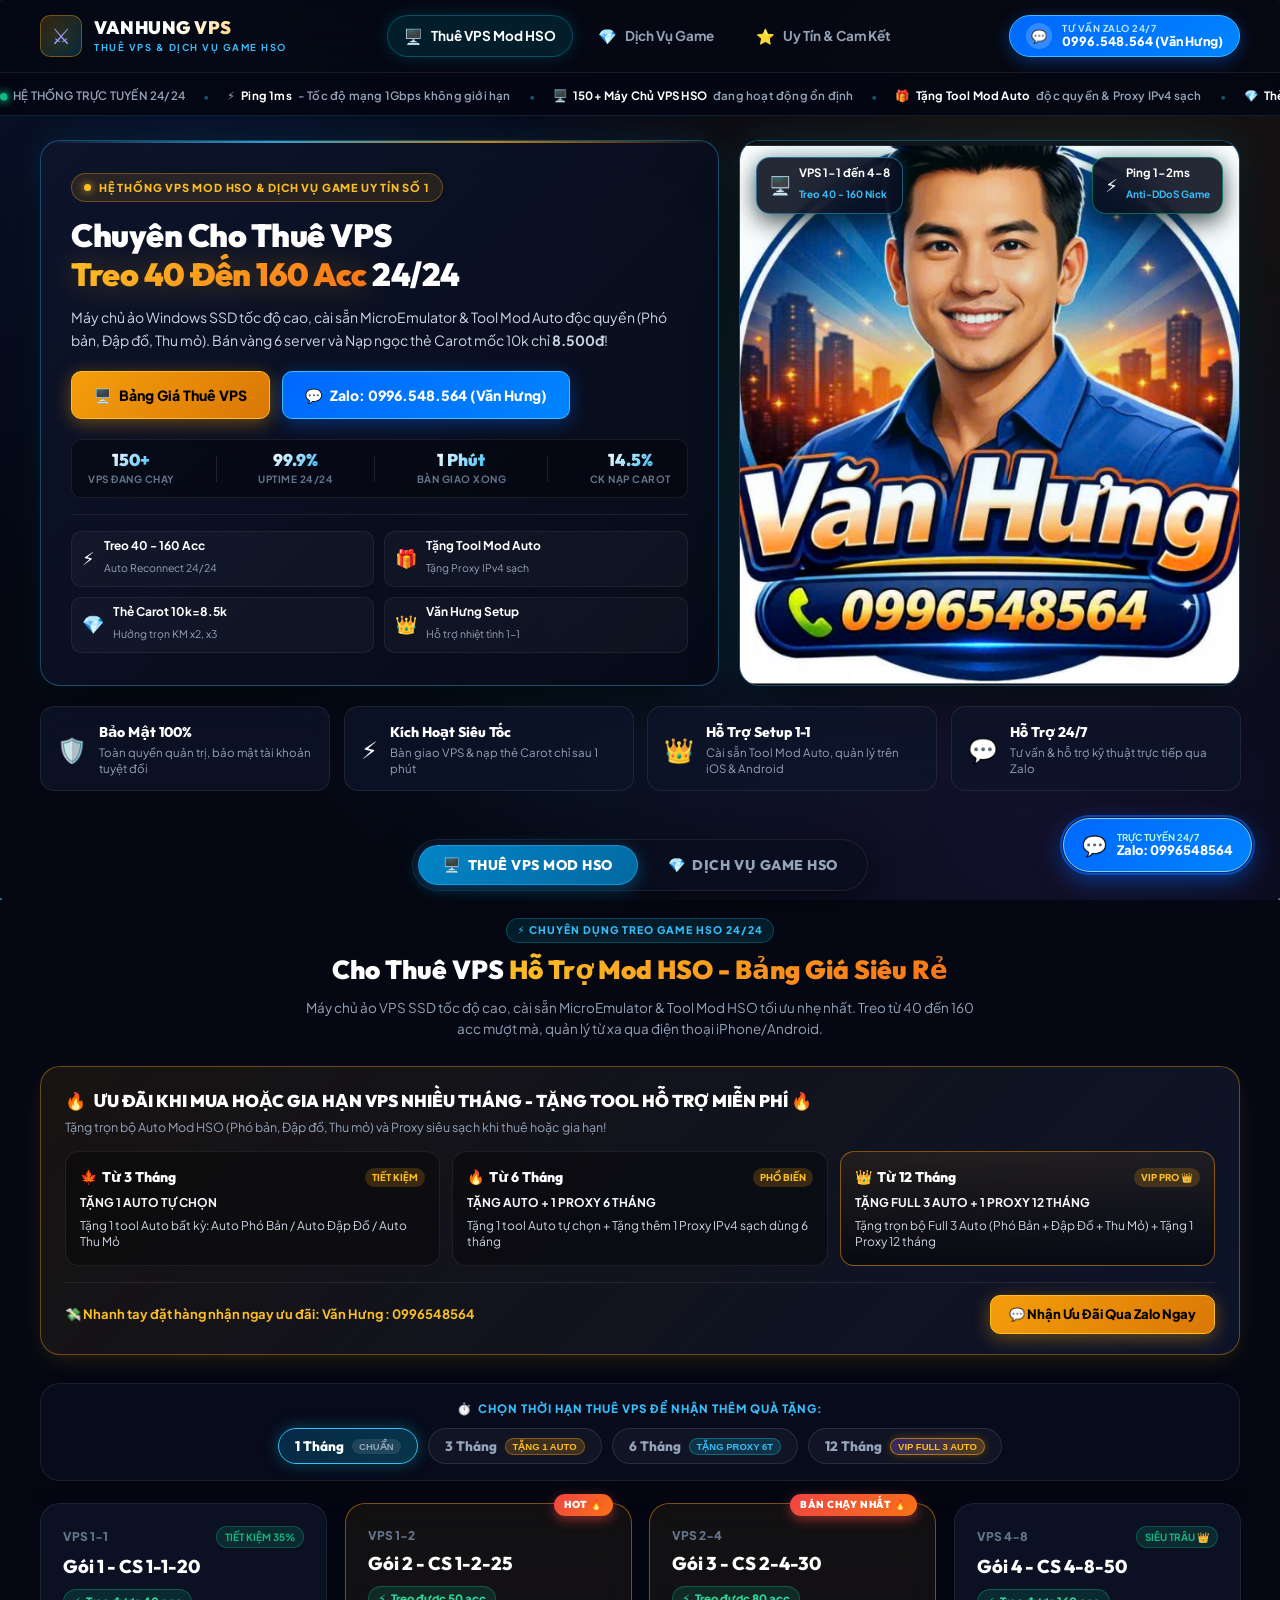
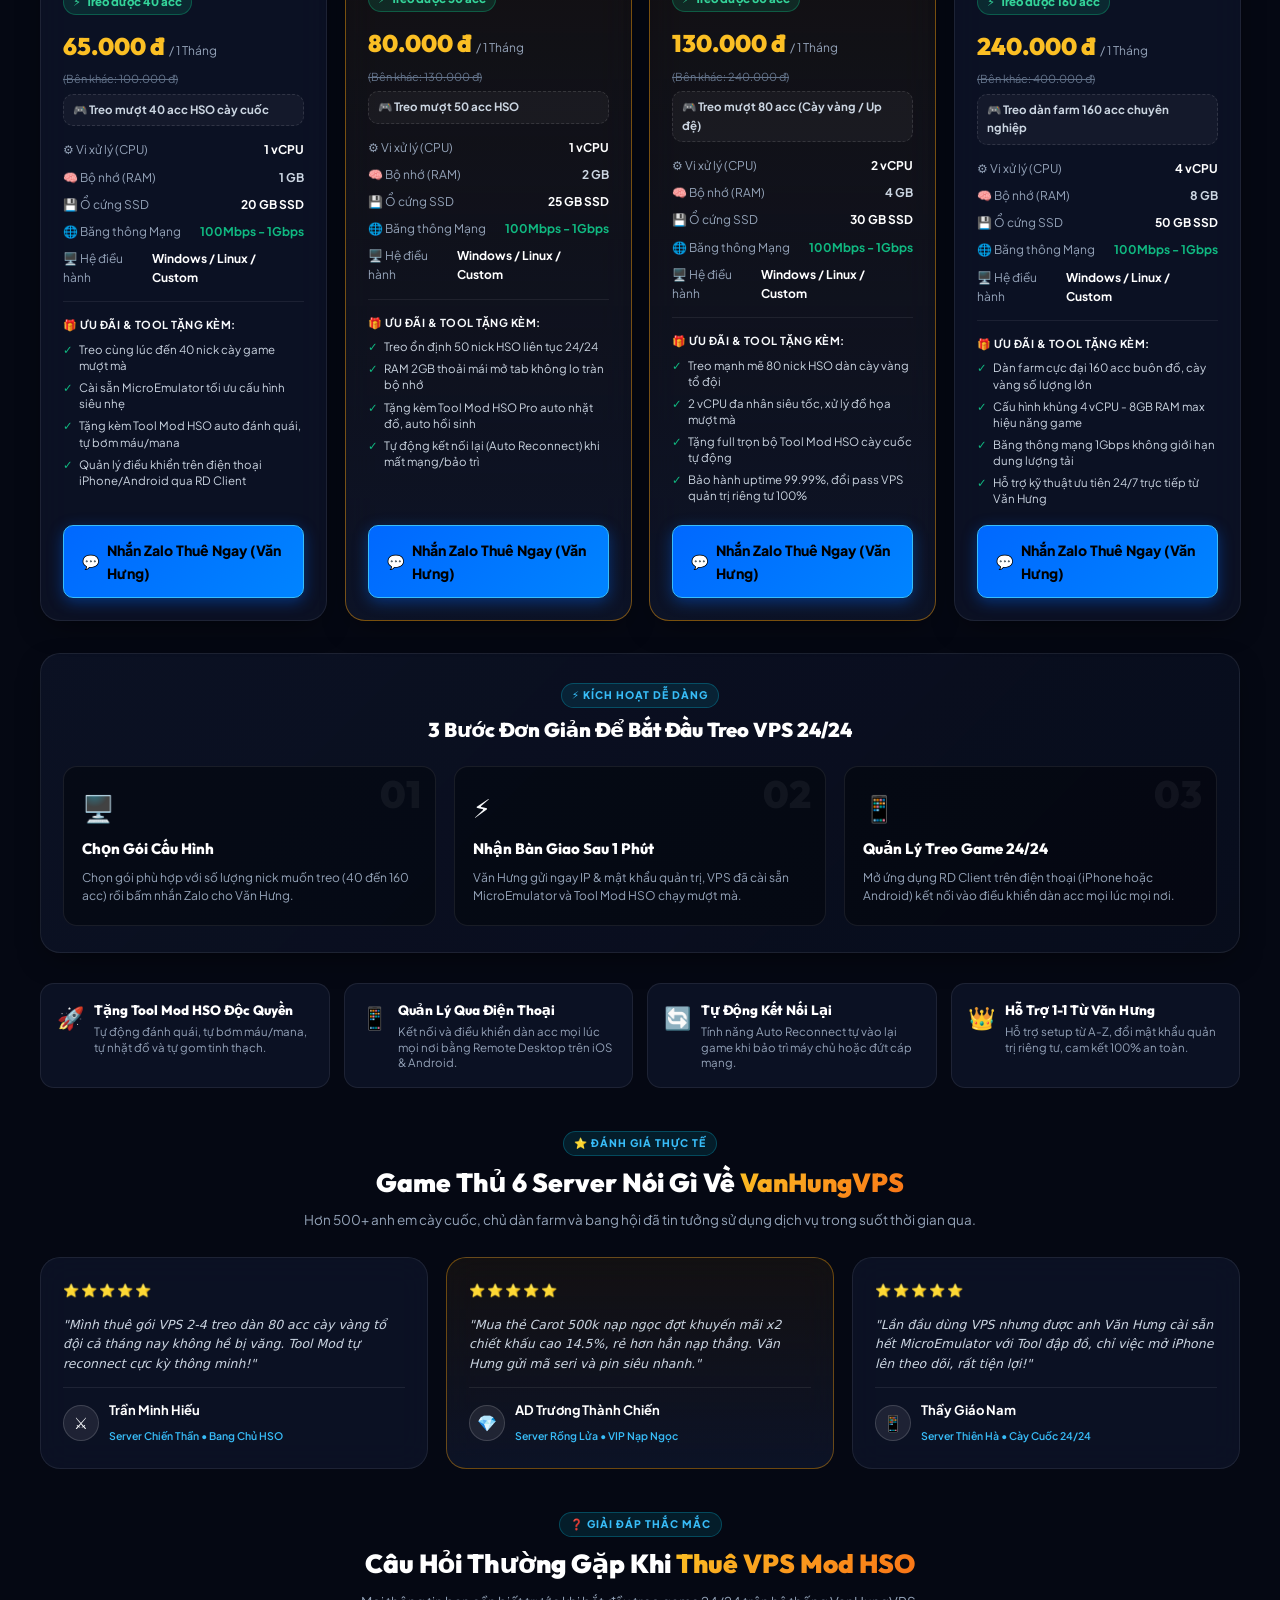
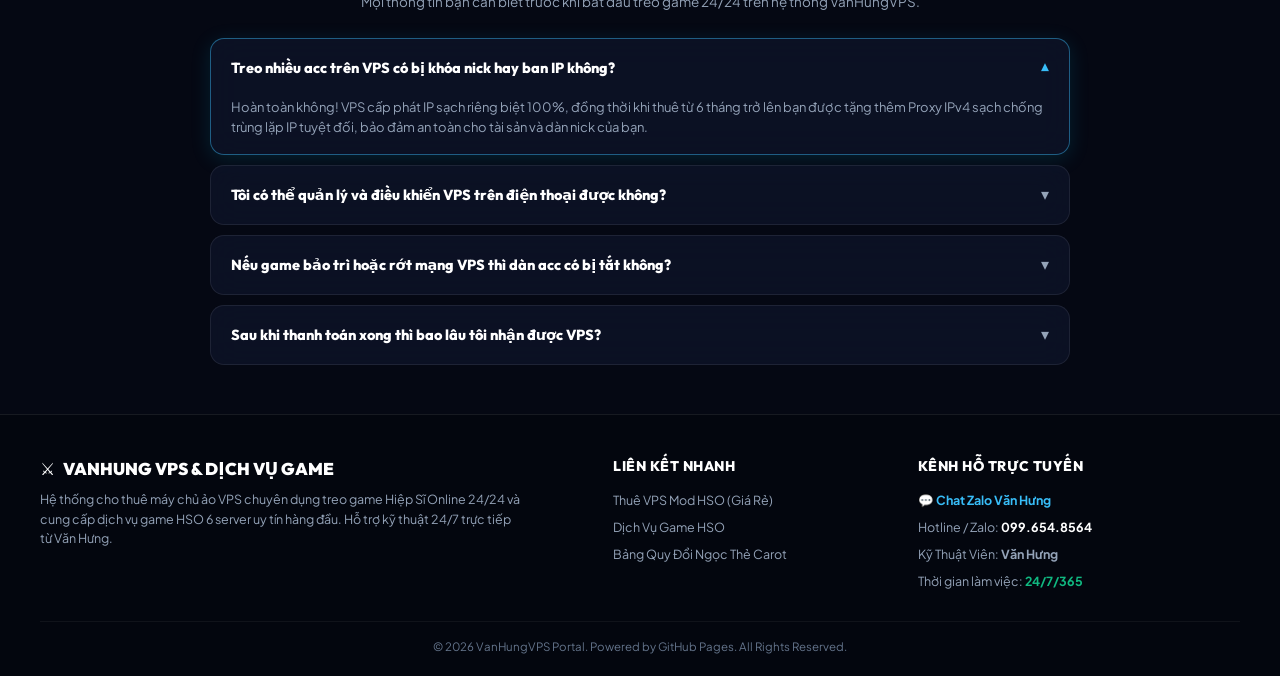
==== commit a0e4b1c3: "Update hero banner with custom Văn Hưng logo artwork and optimize chip layout" ====
--- a/index.html
+++ b/index.html
@@ -10,7 +10,7 @@
   <!-- Open Graph Meta -->
   <meta property="og:title" content="VanHungVPS - Thuê VPS Mod HSO & Dịch Vụ Game Hiệp Sĩ Online Uy Tín">
   <meta property="og:description" content="VanHungVPS chuyên cung cấp VPS Windows treo 40 đến 160 acc HSO, tặng Tool Mod Auto độc quyền và nạp ngọc thẻ Carot chiết khấu cao 14.5%.">
-  <meta property="og:image" content="assets/hero_banner.jpg">
+  <meta property="og:image" content="assets/vanhung_banner.png">
   <meta property="og:type" content="website">
 
   <!-- Google Fonts: Outfit & Plus Jakarta Sans -->
@@ -190,7 +190,7 @@
           <!-- RIGHT: HERO ARTWORK SHOWCASE -->
           <div class="hero-visual-card">
             <div class="hero-art-frame">
-              <img src="assets/hero_banner.jpg" alt="Hiệp Sĩ Online Knight" class="hero-art-img" loading="eager">
+              <img src="assets/vanhung_banner.png" alt="Văn Hưng - 0996548564" class="hero-art-img" loading="eager">
               <div class="hero-art-ambient"></div>
 
               <!-- Floating Chips on Banner -->
@@ -207,22 +207,6 @@
                 <div class="chip-info">
                   <strong>Ping 1-2ms</strong>
                   <small>Anti-DDoS Game</small>
-                </div>
-              </div>
-
-              <div class="art-floating-chip chip-bottom-left">
-                <span class="chip-icon">🎁</span>
-                <div class="chip-info">
-                  <strong>Tặng Full Tool Auto</strong>
-                  <small>Phó Bản, Đập Đồ, Thu Mỏ</small>
-                </div>
-              </div>
-
-              <div class="art-floating-chip chip-bottom-right">
-                <span class="chip-icon">💎</span>
-                <div class="chip-info">
-                  <strong>Thẻ Carot Chiết Khấu</strong>
-                  <small>Mốc 10k chỉ 8.500đ</small>
                 </div>
               </div>
             </div>
--- a/style.css
+++ b/style.css
@@ -580,20 +580,19 @@
   width: 100%;
   height: 100%;
   object-fit: cover;
-  object-position: center 25%;
-  filter: contrast(1.05) saturate(1.1);
+  object-position: center;
+  filter: contrast(1.05) saturate(1.05);
   transition: var(--transition-slow);
 }
 
 .hero-art-frame:hover .hero-art-img {
-  transform: scale(1.03);
+  transform: scale(1.02);
 }
 
 .hero-art-ambient {
   position: absolute;
   inset: 0;
-  background: linear-gradient(180deg, transparent 40%, rgba(5, 8, 19, 0.85) 100%),
-              radial-gradient(circle at 80% 30%, rgba(6, 182, 212, 0.25) 0%, transparent 60%);
+  background: radial-gradient(circle at 50% 30%, rgba(6, 182, 212, 0.12) 0%, transparent 70%);
   pointer-events: none;
 }
 
